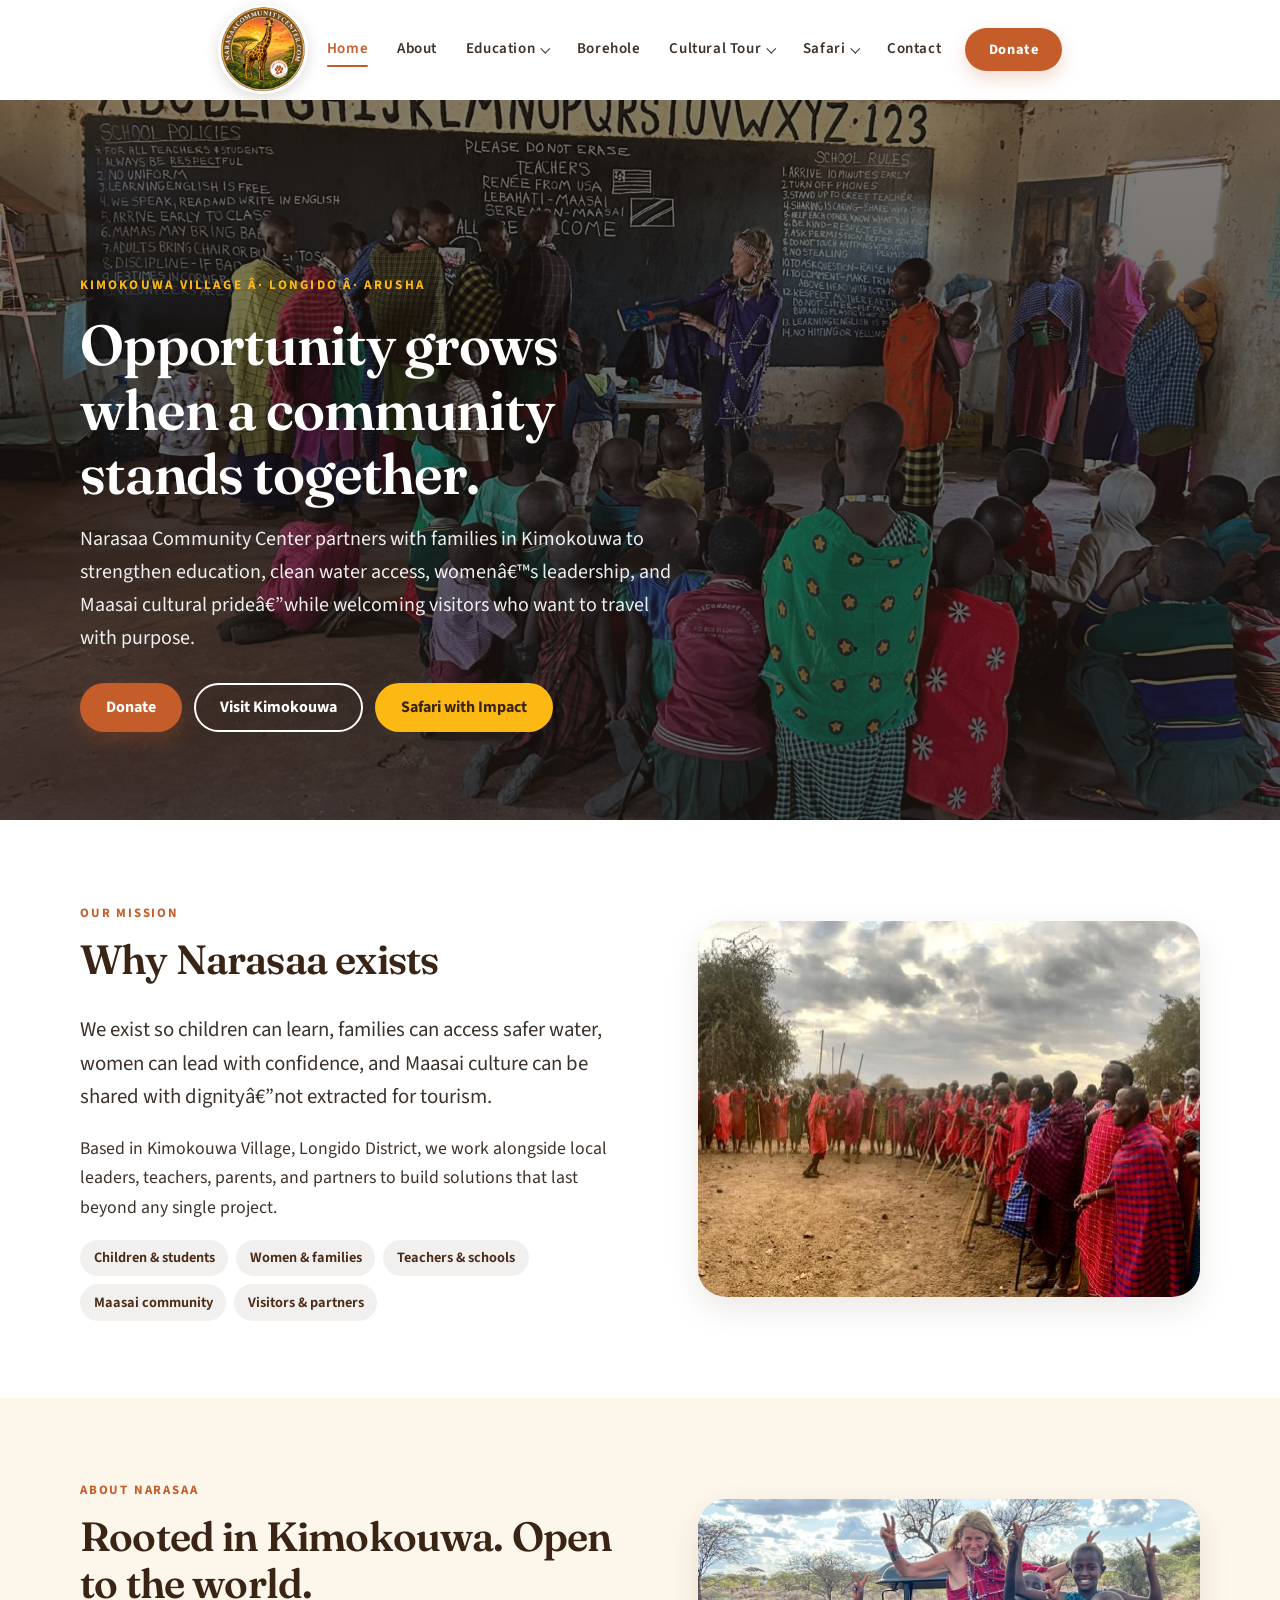
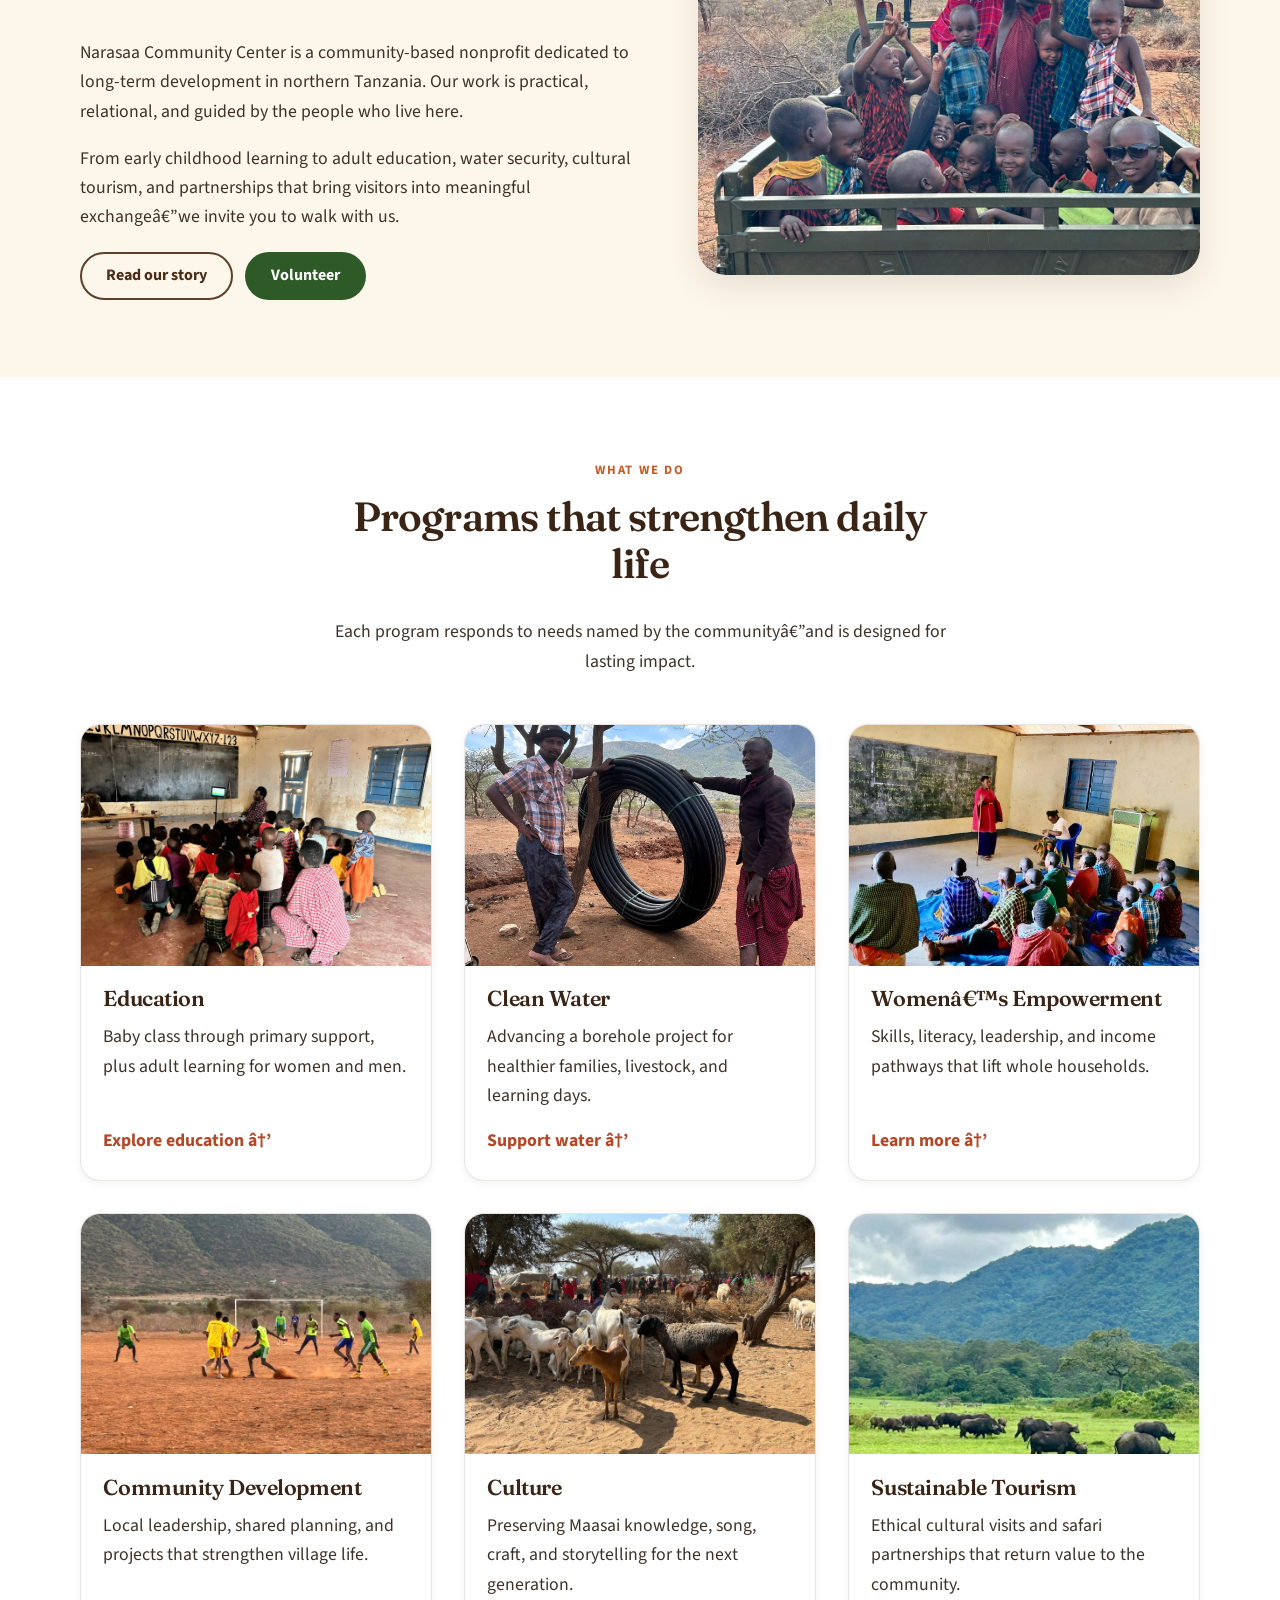
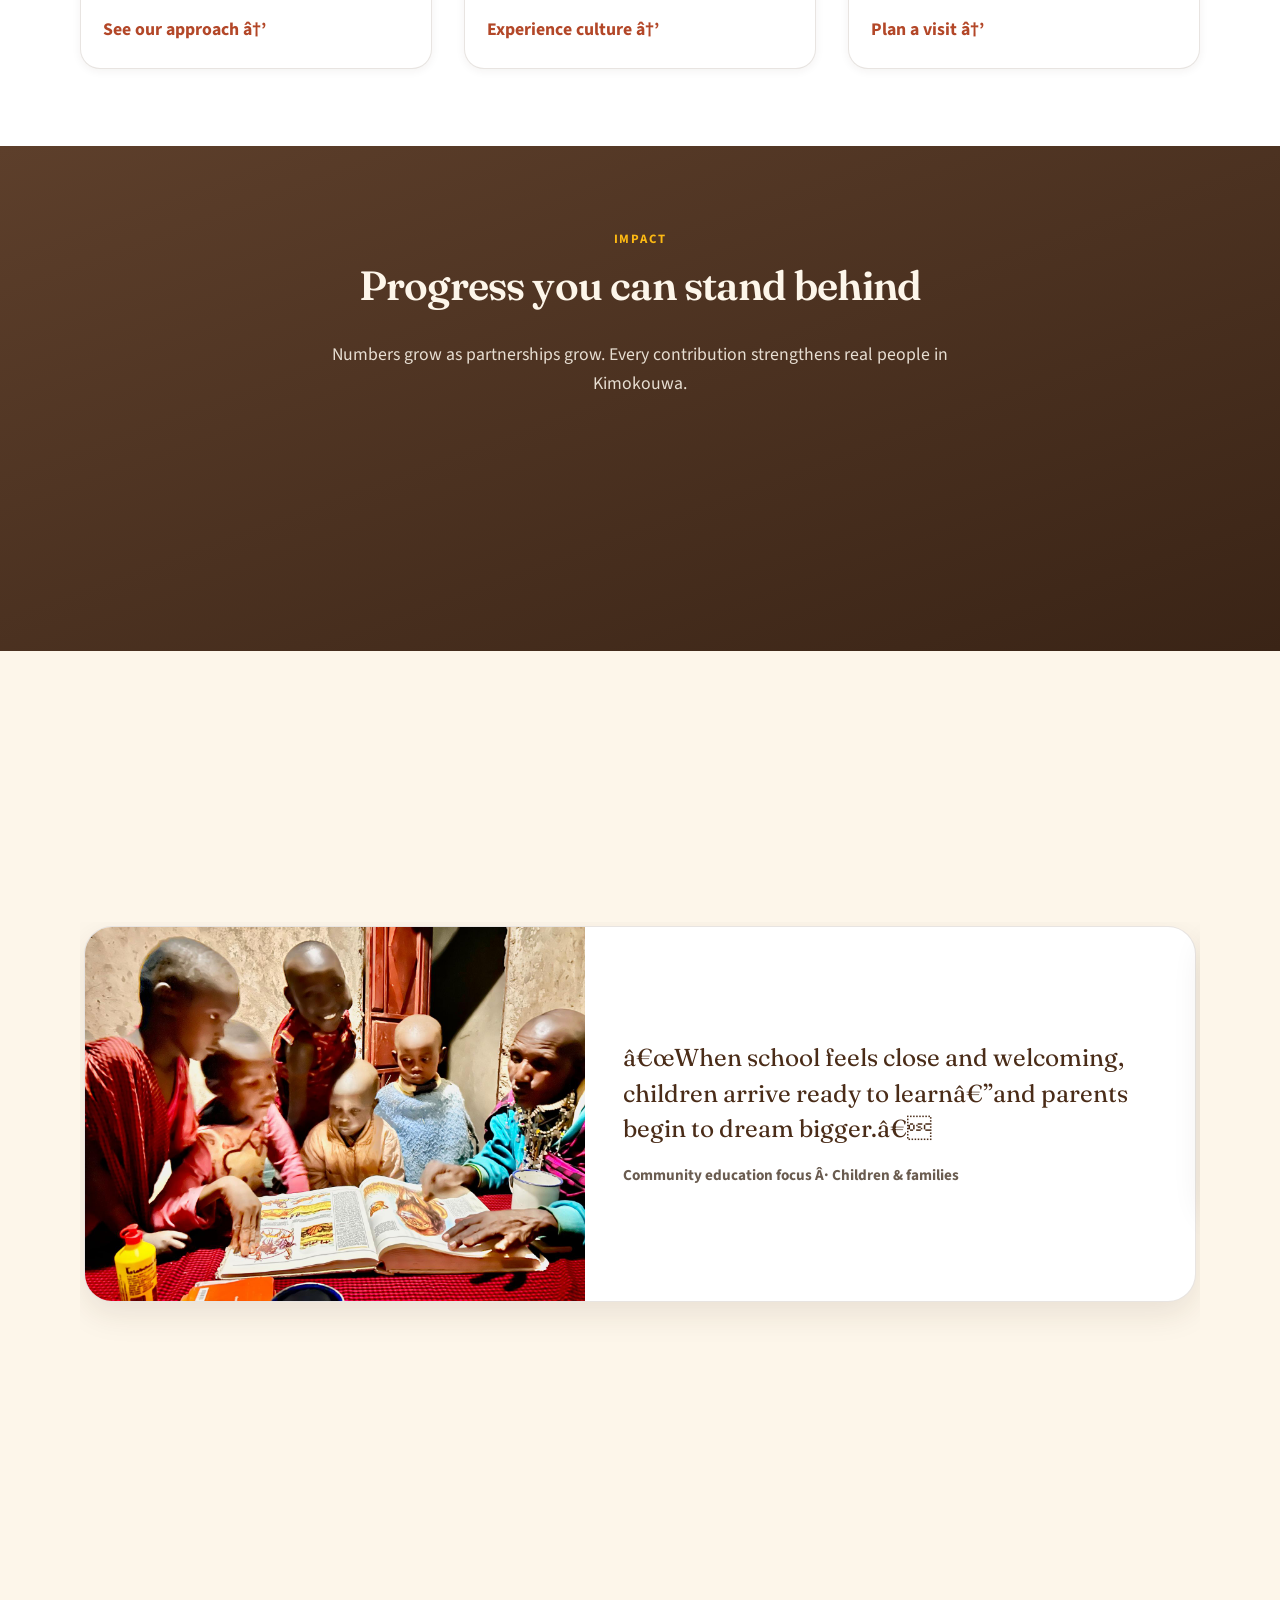
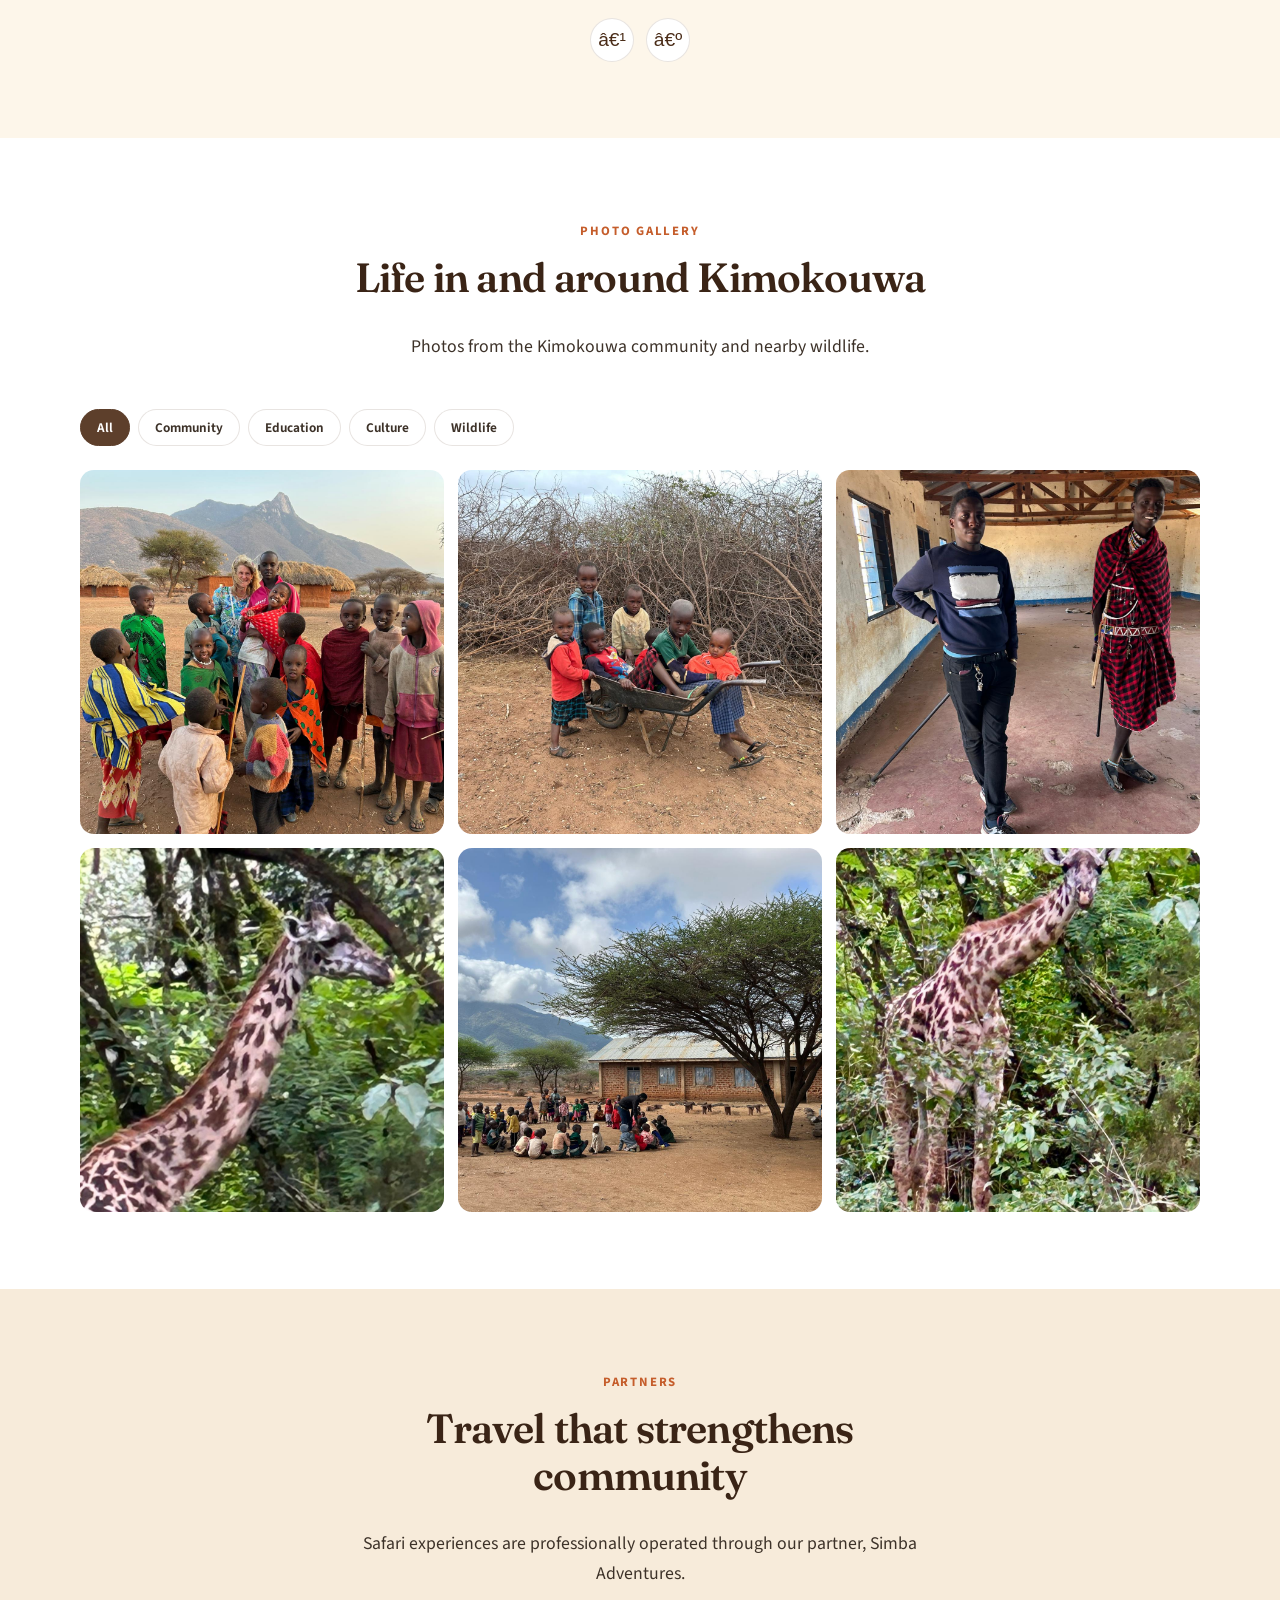
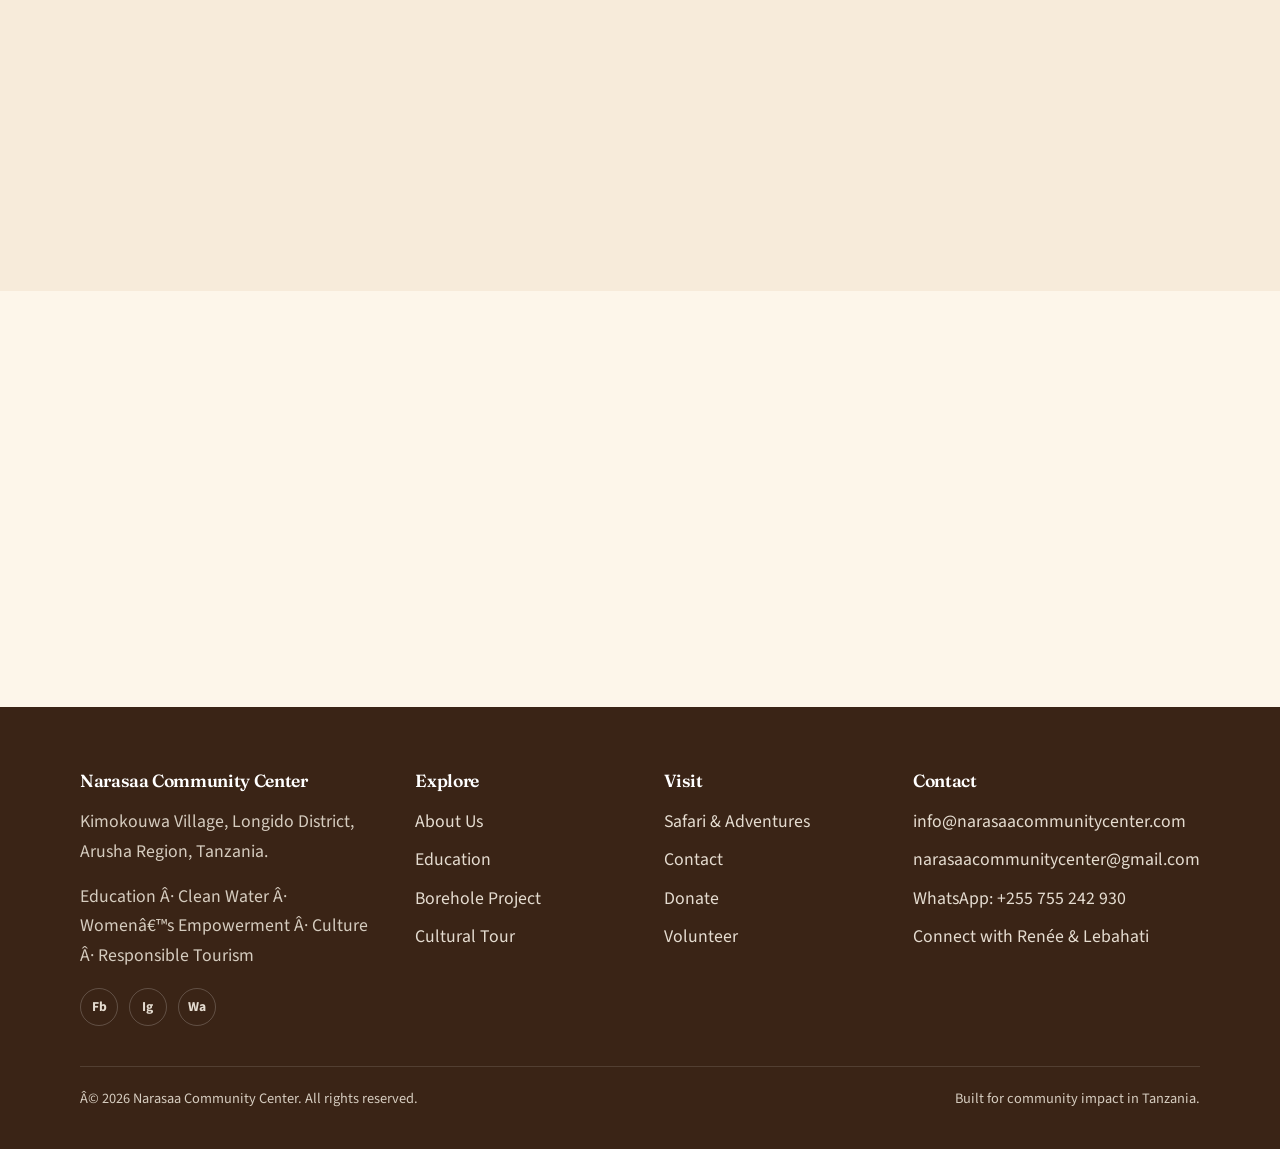
==== index.html @ b0f791e4 "Initial commit" ====
<!DOCTYPE html>
<html lang="en">
<head>
  <meta charset="UTF-8">
  <meta name="viewport" content="width=device-width, initial-scale=1">
  <title>Narasaa Community Center | Education, Clean Water &amp; Community in Kimokouwa, Tanzania</title>
  <meta name="description" content="Narasaa Community Center in Kimokouwa, Longido District, Tanzania supports education, clean water, women's empowerment, Maasai culture, and responsible tourism.">
  <meta name="keywords" content="Narasaa Community Center, Kimokouwa, Longido, Arusha, Tanzania NGO, Maasai community, education Tanzania, borehole project, cultural tour, Simba Adventures">
  <meta name="author" content="Narasaa Community Center">
  <link rel="canonical" href="https://narasaacommunitycenter.com/">

  <meta property="og:type" content="website">
  <meta property="og:title" content="Narasaa Community Center | Hope &amp; Opportunity in Kimokouwa">
  <meta property="og:description" content="Supporting education, clean water, women's empowerment, and cultural preservation with the Maasai community of Kimokouwa, Tanzania.">
  <meta property="og:url" content="https://narasaacommunitycenter.com/">
  <meta property="og:image" content="assets/logo-narasaa.png">
  <meta property="og:locale" content="en_US">
  <meta name="twitter:card" content="summary_large_image">
  <meta name="twitter:title" content="Narasaa Community Center">
  <meta name="twitter:description" content="Education, clean water, and community development in Kimokouwa, Tanzania.">

  <link rel="icon" type="image/png" href="assets/logo-narasaa.png">
  <link rel="preconnect" href="https://fonts.googleapis.com">
  <link rel="preconnect" href="https://fonts.gstatic.com" crossorigin>
  <link href="https://fonts.googleapis.com/css2?family=Fraunces:opsz,wght@9..144,500;600;700&family=Source+Sans+3:wght@400;600;700&display=swap" rel="stylesheet">
  <link rel="stylesheet" href="css/style.css">
  <link rel="stylesheet" href="css/responsive.css">
  <link rel="stylesheet" href="css/animations.css">

  <script type="application/ld+json">
  {
    "@context": "https://schema.org",
    "@type": "NGO",
    "name": "Narasaa Community Center",
    "url": "https://narasaacommunitycenter.com",
    "logo": "https://narasaacommunitycenter.com/assets/logo-narasaa.png",
    "email": "info@narasaacommunitycenter.com",
    "address": {
      "@type": "PostalAddress",
      "addressLocality": "Kimokouwa Village",
      "addressRegion": "Longido District, Arusha Region",
      "addressCountry": "TZ"
    },
    "areaServed": "Kimokouwa, Longido District, Tanzania",
    "sameAs": []
  }
  </script>
</head>
<body>
  <a class="skip-link" href="#main">Skip to main content</a>

    <header class="site-header">
    <nav class="nav" aria-label="Primary">
      <a class="nav__brand" href="index.html" aria-label="Narasaa Community Center home">
        <img class="nav__logo" src="assets/logo-narasaa.png" width="120" height="120" alt="Narasaa Community Center logo">
      </a>

      <button class="nav__toggle" type="button" aria-expanded="false" aria-controls="primary-menu" aria-label="Open menu">
        <span></span><span></span><span></span>
      </button>

      <div class="nav__backdrop" aria-hidden="true"></div>

      <div class="nav__panel" id="primary-menu">
        <ul class="nav__menu">
          <li class="nav__item">
            <a class="nav__link" href="index.html">Home</a>
          </li>
          <li class="nav__item">
            <a class="nav__link" href="about.html">About</a>
          </li>
          <li class="nav__item nav__item--has-mega">
            <a class="nav__link" href="education.html">Education <span class="nav__caret" aria-hidden="true"></span></a>
            <button class="nav__subtoggle" type="button" aria-expanded="false" aria-label="Toggle Education menu"></button>
            <div class="nav__mega" role="region" aria-label="Education menu">
              <div class="nav__mega-inner">
                <div class="nav__mega-col">
                  <h4>Programs</h4>
                  <ul class="nav__mega-list">
                    <li><a href="education.html#baby-class">Baby Class</a></li>
                    <li><a href="education.html#middle-class">Middle Class</a></li>
                    <li><a href="education.html#primary">Primary Students</a></li>
                    <li><a href="education.html#mens-education">Men's Education</a></li>
                  </ul>
                </div>
                <div class="nav__mega-col">
                  <h4>Community Learning</h4>
                  <ul class="nav__mega-list">
                    <li><a href="education.html#womens-education">Women's Education</a></li>
                    <li><a href="education.html#teachers">Teachers</a></li>
                    <li><a href="education.html#help">How You Can Help</a></li>
                    <li><a href="education.html">All Education</a></li>
                  </ul>
                  <a class="nav__mega-cta" href="contact.html#donate">Support education â†’</a>
                </div>
              </div>
            </div>
          </li>
          <li class="nav__item">
            <a class="nav__link" href="borehole.html">Borehole</a>
          </li>
          <li class="nav__item nav__item--has-mega">
            <a class="nav__link" href="cultural-tour.html">Cultural Tour <span class="nav__caret" aria-hidden="true"></span></a>
            <button class="nav__subtoggle" type="button" aria-expanded="false" aria-label="Toggle Cultural Tour menu"></button>
            <div class="nav__mega" role="region" aria-label="Cultural Tour menu">
              <div class="nav__mega-inner">
                <div class="nav__mega-col">
                  <h4>Experience</h4>
                  <ul class="nav__mega-list">
                    <li><a href="cultural-tour.html#experience">Village Experience</a></li>
                    <li><a href="cultural-tour.html#projects">Community Projects</a></li>
                    <li><a href="cultural-tour.html#visitor-info">Visitor Information</a></li>
                    <li><a href="cultural-tour.html#booking">Book Your Visit</a></li>
                  </ul>
                </div>
                <div class="nav__mega-col">
                  <h4>Travel With Purpose</h4>
                  <ul class="nav__mega-list">
                    <li><a href="cultural-tour.html">Karibu Sana Kimokouwa</a></li>
                    <li><a href="safari.html">Safari &amp; Adventures</a></li>
                    <li><a href="contact.html">Plan With Us</a></li>
                  </ul>
                  <a class="nav__mega-cta" href="cultural-tour.html#booking">Request booking â†’</a>
                </div>
              </div>
            </div>
          </li>
          <li class="nav__item nav__item--has-mega nav__item--mega-wide">
            <a class="nav__link" href="safari.html">Safari <span class="nav__caret" aria-hidden="true"></span></a>
            <button class="nav__subtoggle" type="button" aria-expanded="false" aria-label="Toggle Safari menu"></button>
            <div class="nav__mega" role="region" aria-label="Safari menu">
              <div class="nav__mega-inner">
                <div class="nav__mega-col">
                  <h4>Safari Styles</h4>
                  <ul class="nav__mega-list">
                    <li><a href="safari.html#categories">Luxury Safari</a></li>
                    <li><a href="safari.html#categories">Budget Safari</a></li>
                    <li><a href="safari.html#categories">Family Safari</a></li>
                    <li><a href="safari.html#partnership">Simba Adventures</a></li>
                  </ul>
                </div>
                <div class="nav__mega-col">
                  <h4>Destinations</h4>
                  <ul class="nav__mega-list">
                    <li><a href="safari.html#destinations">Serengeti National Park</a></li>
                    <li><a href="safari.html#destinations">Ngorongoro Crater</a></li>
                    <li><a href="safari.html#destinations">Tarangire &amp; Manyara</a></li>
                    <li><a href="safari.html#destinations">Kilimanjaro &amp; Zanzibar</a></li>
                  </ul>
                </div>
                <div class="nav__mega-col">
                  <h4>Plan Ahead</h4>
                  <ul class="nav__mega-list">
                    <li><a href="safari.html#book">Book Your Safari</a></li>
                    <li><a href="cultural-tour.html">Add Cultural Tour</a></li>
                    <li><a href="contact.html">Contact Narasaa</a></li>
                  </ul>
                  <a class="nav__mega-cta" href="safari.html#book">Book with Simba â†’</a>
                </div>
              </div>
            </div>
          </li>
          <li class="nav__item">
            <a class="nav__link" href="contact.html">Contact</a>
          </li>
          <li class="nav__item nav__item--cta">
            <a class="btn btn--primary nav__cta" href="contact.html#donate">Donate</a>
          </li>
        </ul>
      </div>
    </nav>
  </header>

  <main id="main">
    <!-- PHOTO STRATEGY: Hero â€” welcoming community/education moment (children or village gathering). Replace with authentic Kimokouwa photo. -->
    <section class="hero" aria-label="Homepage hero">
      <div class="hero__media">
        <img
          src="images/photo-027.jpg"
          alt="Children gathered outdoors in a rural community setting, representing hope through education"
          width="1800"
          height="1200"
          fetchpriority="high">
      </div>
      <div class="hero__overlay" aria-hidden="true"></div>
      <div class="hero__content">
        <p class="hero__eyebrow">Kimokouwa Village Â· Longido Â· Arusha</p>
        <h1>Opportunity grows when a community stands together.</h1>
        <p class="hero__text">
          Narasaa Community Center partners with families in Kimokouwa to strengthen education,
          clean water access, womenâ€™s leadership, and Maasai cultural prideâ€”while welcoming visitors
          who want to travel with purpose.
        </p>
        <div class="btn-group">
          <a class="btn btn--primary" href="contact.html#donate">Donate</a>
          <a class="btn btn--outline" href="cultural-tour.html">Visit Kimokouwa</a>
          <a class="btn btn--gold" href="safari.html">Safari with Impact</a>
        </div>
      </div>
    </section>

    <section class="section section--white" id="mission">
      <div class="container split">
        <div class="reveal">
          <p class="section__eyebrow">Our Mission</p>
          <h2>Why Narasaa exists</h2>
          <p class="lead">
            We exist so children can learn, families can access safer water, women can lead with
            confidence, and Maasai culture can be shared with dignityâ€”not extracted for tourism.
          </p>
          <p>
            Based in Kimokouwa Village, Longido District, we work alongside local leaders, teachers,
            parents, and partners to build solutions that last beyond any single project.
          </p>
          <ul class="pill-list" aria-label="Who we serve">
            <li>Children &amp; students</li>
            <li>Women &amp; families</li>
            <li>Teachers &amp; schools</li>
            <li>Maasai community</li>
            <li>Visitors &amp; partners</li>
          </ul>
        </div>
        <div class="split__media reveal reveal-delay-2">
          <img
            src="images/photo-015.jpg"
            alt="Community members walking together along a rural path in East Africa"
            width="1200"
            height="900"
            loading="lazy">
        </div>
      </div>
    </section>

    <section class="section section--cream" id="about-preview">
      <div class="container split split--reverse">
        <div class="split__media reveal">
          <img
            src="images/photo-060.jpg"
            alt="Young students smiling during a community education program"
            width="1200"
            height="900"
            loading="lazy">
        </div>
        <div class="reveal reveal-delay-1">
          <p class="section__eyebrow">About Narasaa</p>
          <h2>Rooted in Kimokouwa. Open to the world.</h2>
          <p>
            Narasaa Community Center is a community-based nonprofit dedicated to long-term development
            in northern Tanzania. Our work is practical, relational, and guided by the people who live here.
          </p>
          <p>
            From early childhood learning to adult education, water security, cultural tourism, and
            partnerships that bring visitors into meaningful exchangeâ€”we invite you to walk with us.
          </p>
          <div class="btn-group" style="margin-top:1.25rem">
            <a class="btn btn--outline-dark" href="about.html">Read our story</a>
            <a class="btn btn--secondary" href="contact.html#volunteer">Volunteer</a>
          </div>
        </div>
      </div>
    </section>

    <section class="section section--white" id="what-we-do">
      <div class="container">
        <div class="section__header section__header--center reveal">
          <p class="section__eyebrow">What We Do</p>
          <h2>Programs that strengthen daily life</h2>
          <p>Each program responds to needs named by the communityâ€”and is designed for lasting impact.</p>
        </div>
        <div class="grid-3">
          <article class="card reveal">
            <div class="card__media">
              <img src="images/photo-050.jpg" alt="Students and education activities at Narasaa Community Center" width="900" height="620" loading="lazy">
            </div>
            <div class="card__body">
              <h3>Education</h3>
              <p>Baby class through primary support, plus adult learning for women and men.</p>
              <a class="card__link" href="education.html">Explore education â†’</a>
            </div>
          </article>
          <article class="card reveal reveal-delay-1">
            <div class="card__media">
              <img src="images/photo-088.jpg" alt="Water and nature around Kimokouwa supporting the borehole project" width="900" height="620" loading="lazy">
            </div>
            <div class="card__body">
              <h3>Clean Water</h3>
              <p>Advancing a borehole project for healthier families, livestock, and learning days.</p>
              <a class="card__link" href="borehole.html">Support water â†’</a>
            </div>
          </article>
          <article class="card reveal reveal-delay-2">
            <div class="card__media">
              <img src="images/photo-087.jpg" alt="Women from the Kimokouwa community" width="900" height="620" loading="lazy">
            </div>
            <div class="card__body">
              <h3>Womenâ€™s Empowerment</h3>
              <p>Skills, literacy, leadership, and income pathways that lift whole households.</p>
              <a class="card__link" href="education.html#womens-education">Learn more â†’</a>
            </div>
          </article>
          <article class="card reveal">
            <div class="card__media">
              <img src="images/photo-084.jpg" alt="People working together outdoors on a community project" width="900" height="620" loading="lazy">
            </div>
            <div class="card__body">
              <h3>Community Development</h3>
              <p>Local leadership, shared planning, and projects that strengthen village life.</p>
              <a class="card__link" href="about.html#impact">See our approach â†’</a>
            </div>
          </article>
          <article class="card reveal reveal-delay-1">
            <div class="card__media">
              <img src="images/photo-012.jpg" alt="Maasai cultural attire and beads reflecting cultural preservation" width="900" height="620" loading="lazy">
            </div>
            <div class="card__body">
              <h3>Culture</h3>
              <p>Preserving Maasai knowledge, song, craft, and storytelling for the next generation.</p>
              <a class="card__link" href="cultural-tour.html">Experience culture â†’</a>
            </div>
          </article>
          <article class="card reveal reveal-delay-2">
            <div class="card__media">
              <img src="images/photo-002.jpg" alt="Wildlife and safari landscape near Kimokouwa, Tanzania" width="900" height="620" loading="lazy">
            </div>
            <div class="card__body">
              <h3>Sustainable Tourism</h3>
              <p>Ethical cultural visits and safari partnerships that return value to the community.</p>
              <a class="card__link" href="safari.html">Plan a visit â†’</a>
            </div>
          </article>
        </div>
      </div>
    </section>

    <section class="section section--brown" id="impact">
      <div class="container">
        <div class="section__header section__header--center reveal">
          <p class="section__eyebrow">Impact</p>
          <h2>Progress you can stand behind</h2>
          <p>Numbers grow as partnerships grow. Every contribution strengthens real people in Kimokouwa.</p>
        </div>
        <div class="stats reveal">
          <div class="stat">
            <div class="stat__number" data-counter="120" data-suffix="+">0</div>
            <div class="stat__label">Students supported</div>
          </div>
          <div class="stat">
            <div class="stat__number" data-counter="450" data-suffix="+">0</div>
            <div class="stat__label">Community members reached</div>
          </div>
          <div class="stat">
            <div class="stat__number" data-counter="6">0</div>
            <div class="stat__label">Education programs</div>
          </div>
          <div class="stat">
            <div class="stat__number" data-counter="1">0</div>
            <div class="stat__label">Water initiative underway</div>
          </div>
        </div>
      </div>
    </section>

    <section class="section section--cream" id="stories">
      <div class="container">
        <div class="section__header reveal">
          <p class="section__eyebrow">Community Stories</p>
          <h2>Voices from Kimokouwa</h2>
          <p>Impact is personal. These stories reflect the people at the heart of our work.</p>
        </div>
        <div class="slider reveal" data-slider aria-roledescription="carousel" aria-label="Community stories">
          <div class="slider__track">
            <div class="slider__slide">
              <article class="story-card">
                <div class="story-card__media">
                  <img src="images/photo-045.jpg" alt="Child focused on learning during class time" width="900" height="700" loading="lazy">
                </div>
                <div class="story-card__body">
                  <p class="quote">â€œWhen school feels close and welcoming, children arrive ready to learnâ€”and parents begin to dream bigger.â€</p>
                  <p class="quote-attr">Community education focus Â· Children &amp; families</p>
                </div>
              </article>
            </div>
            <div class="slider__slide">
              <article class="story-card">
                <div class="story-card__media">
                  <img src="images/photo-023.jpg" alt="Teacher guiding students in a bright classroom" width="900" height="700" loading="lazy">
                </div>
                <div class="story-card__body">
                  <p class="quote">â€œTeachers need tools, training, and community trust. When those come together, classrooms change.â€</p>
                  <p class="quote-attr">Teachers of Kimokouwa</p>
                </div>
              </article>
            </div>
            <div class="slider__slide">
              <article class="story-card">
                <div class="story-card__media">
                  <img src="images/photo-036.jpg" alt="Woman standing outdoors with quiet confidence" width="900" height="700" loading="lazy">
                </div>
                <div class="story-card__body">
                  <p class="quote">â€œAdult learning gives women more than literacyâ€”it opens doors to leadership, income, and voice.â€</p>
                  <p class="quote-attr">Womenâ€™s empowerment circle</p>
                </div>
              </article>
            </div>
          </div>
          <div class="slider__controls">
            <button class="slider__btn" type="button" data-slider-prev aria-label="Previous story">â€¹</button>
            <button class="slider__btn" type="button" data-slider-next aria-label="Next story">â€º</button>
          </div>
        </div>
      </div>
    </section>

    <section class="section section--white" id="gallery">
      <div class="container">
        <div class="section__header section__header--center reveal">
          <p class="section__eyebrow">Photo Gallery</p>
          <h2>Life in and around Kimokouwa</h2>
          <p>Photos from the Kimokouwa community and nearby wildlife.</p>
        </div>
        <div class="gallery-filters reveal" role="group" aria-label="Filter gallery">
          <button class="filter-btn is-active" type="button" data-filter="all" aria-pressed="true">All</button>
          <button class="filter-btn" type="button" data-filter="community" aria-pressed="false">Community</button>
          <button class="filter-btn" type="button" data-filter="education" aria-pressed="false">Education</button>
          <button class="filter-btn" type="button" data-filter="culture" aria-pressed="false">Culture</button>
          <button class="filter-btn" type="button" data-filter="wildlife" aria-pressed="false">Wildlife</button>
        </div>
        <div class="gallery-grid reveal">
          <button class="gallery-item" type="button" data-category="community">
            <img src="images/photo-008.jpg" alt="Children gathered in community outdoor space" width="800" height="800" loading="lazy">
          </button>
          <button class="gallery-item" type="button" data-category="education">
            <img src="images/photo-048.jpg" alt="Students learning together with notebooks" width="800" height="800" loading="lazy">
          </button>
          <button class="gallery-item" type="button" data-category="culture">
            <img src="images/photo-010.jpg" alt="Traditional East African cultural gathering" width="800" height="800" loading="lazy">
          </button>
          <button class="gallery-item" type="button" data-category="wildlife">
            <img src="images/photo-001.jpg" alt="Giraffe standing on the Tanzanian savanna" width="800" height="800" loading="lazy">
          </button>
          <button class="gallery-item" type="button" data-category="community">
            <img src="images/photo-063.jpg" alt="Volunteers and community members collaborating" width="800" height="800" loading="lazy">
          </button>
          <button class="gallery-item" type="button" data-category="wildlife">
            <img src="images/photo-004.jpg" alt="Wildlife landscape under a wide African sky" width="800" height="800" loading="lazy">
          </button>
        </div>
      </div>
    </section>

    <section class="section section--sand" id="partners">
      <div class="container">
        <div class="section__header section__header--center reveal">
          <p class="section__eyebrow">Partners</p>
          <h2>Travel that strengthens community</h2>
          <p>Safari experiences are professionally operated through our partner, Simba Adventures.</p>
        </div>
        <div class="partners reveal">
          <div class="partner">
            <div class="partner__badge" aria-hidden="true"></div>
            <div>
              <h3>Simba Adventures</h3>
              <p>Professional safari operations across northern Tanzaniaâ€”connected to community impact through Narasaa.</p>
              <p style="margin-top:0.65rem"><a href="safari.html">Explore safari partnership â†’</a></p>
            </div>
          </div>
        </div>
      </div>
    </section>

    <section class="section section--cream">
      <div class="container">
        <div class="cta-band reveal" id="get-involved">
          <div>
            <h2>Your support becomes someoneâ€™s opportunity.</h2>
            <p>Donate to education and water. Volunteer your skills. Visit Kimokouwa with respect. Book a safari that gives back.</p>
          </div>
          <div class="cta-band__actions">
            <a class="btn btn--primary" href="contact.html#donate">Donate now</a>
            <a class="btn btn--outline" href="contact.html#volunteer">Volunteer</a>
          </div>
        </div>
      </div>
    </section>
  </main>

  <footer class="site-footer">
    <div class="container footer-grid">
      <div>
        <div class="footer-brand">
          <div>
            <h3>Narasaa Community Center</h3>
            <p>Kimokouwa Village, Longido District, Arusha Region, Tanzania.</p>
          </div>
        </div>
        <p>Education Â· Clean Water Â· Womenâ€™s Empowerment Â· Culture Â· Responsible Tourism</p>
        <div class="socials" aria-label="Social media">
          <a href="contact.html" aria-label="Facebook">Fb</a>
          <a href="contact.html" aria-label="Instagram">Ig</a>
          <a href="https://wa.me/255755242930" aria-label="WhatsApp" rel="noopener noreferrer" target="_blank">Wa</a>
        </div>
      </div>
      <div>
        <h3>Explore</h3>
        <ul class="footer-links">
          <li><a href="about.html">About Us</a></li>
          <li><a href="education.html">Education</a></li>
          <li><a href="borehole.html">Borehole Project</a></li>
          <li><a href="cultural-tour.html">Cultural Tour</a></li>
        </ul>
      </div>
      <div>
        <h3>Visit</h3>
        <ul class="footer-links">
          <li><a href="safari.html">Safari &amp; Adventures</a></li>
          <li><a href="contact.html">Contact</a></li>
          <li><a href="contact.html#donate">Donate</a></li>
          <li><a href="contact.html#volunteer">Volunteer</a></li>
        </ul>
      </div>
      <div>
        <h3>Contact</h3>
        <ul class="footer-links">
          <li><a href="mailto:narasaacommunitycenter@gmail.com">info@narasaacommunitycenter.com</a></li>
          <li><a href="mailto:narasaacommunitycenter@gmail.com">narasaacommunitycenter@gmail.com</a></li>
          <li><a href="https://wa.me/255755242930" target="_blank" rel="noopener noreferrer">WhatsApp: +255 755 242 930</a></li>
          <li><a href="contact.html">Connect with Renée &amp; Lebahati</a></li>
        </ul>
      </div>
    </div>
    <div class="container footer-bottom">
      <p>Â© <span data-year></span> Narasaa Community Center. All rights reserved.</p>
      <p>Built for community impact in Tanzania.</p>
    </div>
  </footer>

  <div class="lightbox" aria-hidden="true" role="dialog" aria-label="Image preview">
    <button class="lightbox__close" type="button" aria-label="Close image preview">&times;</button>
    <img src="" alt="">
  </div>

  <button class="back-to-top" type="button" aria-label="Back to top">â†‘</button>

  <script src="js/navigation.js" defer></script>
  <script src="js/counter.js" defer></script>
  <script src="js/slider.js" defer></script>
  <script src="js/gallery.js" defer></script>
  <script src="js/main.js" defer></script>
</body>
</html>
---- css/style.css ----
/* =========================================================
   Narasaa Community Center — Design System
   Palette inspired by logo (colors only; no logo typography)
   ========================================================= */

:root {
  /* Primary */
  --brown-900: #3a2416;
  --brown-800: #4a2c18;
  --brown-700: #5d3f2b;
  --brown-600: #6b4a32;
  --brown-500: #8e735b;

  /* Secondary — sunset */
  --gold-400: #fdb913;
  --orange-400: #f7941e;
  --orange-500: #e8850c;

  /* Accent — CTAs */
  --terracotta-600: #c55d2b;
  --terracotta-700: #b34728;
  --terracotta-800: #9a3a20;

  /* Nature */
  --green-800: #2d5a27;
  --green-700: #3a6f32;
  --green-500: #6fa03d;

  /* Neutrals */
  --cream-100: #fdf6ea;
  --cream-200: #f7ebda;
  --cream-300: #f4e4bc;
  --sand-200: #ebe0d0;
  --white: #ffffff;
  --ink-900: #1c1510;
  --ink-700: #3d3229;
  --ink-500: #6a5c50;
  --ink-300: #a89888;

  /* Semantic */
  --color-bg: var(--cream-100);
  --color-surface: var(--white);
  --color-text: var(--ink-900);
  --color-text-muted: var(--ink-500);
  --color-primary: var(--brown-700);
  --color-secondary: var(--orange-400);
  --color-accent: var(--terracotta-600);
  --color-accent-hover: var(--orange-400);
  --color-border: rgba(93, 63, 43, 0.14);
  --color-focus: var(--green-700);

  /* Typography */
  --font-display: "Fraunces", Georgia, "Times New Roman", serif;
  --font-body: "Source Sans 3", "Segoe UI", sans-serif;

  /* Spacing & layout */
  --space-1: 0.25rem;
  --space-2: 0.5rem;
  --space-3: 0.75rem;
  --space-4: 1rem;
  --space-5: 1.5rem;
  --space-6: 2rem;
  --space-7: 3rem;
  --space-8: 4rem;
  --space-9: 6rem;
  --container: min(1120px, calc(100% - 2.5rem));
  --container-wide: min(1280px, calc(100% - 2rem));
  --radius-sm: 0.5rem;
  --radius-md: 0.875rem;
  --radius-lg: 1.25rem;
  --radius-xl: 1.75rem;
  --radius-pill: 999px;
  --shadow-sm: 0 2px 10px rgba(58, 36, 22, 0.06);
  --shadow-md: 0 12px 32px rgba(58, 36, 22, 0.1);
  --shadow-lg: 0 24px 56px rgba(58, 36, 22, 0.14);
  --header-h: 100px;
  --nav-ease: 0.3s ease;
  --transition: 220ms ease;
  --gradient-sunset: linear-gradient(135deg, #f7941e 0%, #fdb913 45%, #fdebd0 100%);
  --gradient-earth: linear-gradient(160deg, #5d3f2b 0%, #3a2416 100%);
  --gradient-hero: linear-gradient(180deg, rgba(28, 21, 16, 0.55) 0%, rgba(28, 21, 16, 0.72) 100%);
}

*,
*::before,
*::after {
  box-sizing: border-box;
}

html {
  scroll-behavior: smooth;
  scroll-padding-top: calc(var(--header-h) + 1rem);
}

body {
  margin: 0;
  font-family: var(--font-body);
  font-size: clamp(1rem, 0.95rem + 0.2vw, 1.125rem);
  line-height: 1.65;
  color: var(--color-text);
  background: var(--color-bg);
  -webkit-font-smoothing: antialiased;
  text-rendering: optimizeLegibility;
}

img {
  max-width: 100%;
  height: auto;
  display: block;
}

a {
  color: var(--terracotta-700);
  text-decoration-thickness: 1px;
  text-underline-offset: 0.18em;
  transition: color var(--transition);
}

a:hover {
  color: var(--orange-500);
}

a:focus-visible,
button:focus-visible,
input:focus-visible,
textarea:focus-visible,
select:focus-visible,
summary:focus-visible {
  outline: 3px solid var(--color-focus);
  outline-offset: 3px;
}

h1, h2, h3, h4, h5, h6 {
  font-family: var(--font-display);
  font-weight: 600;
  line-height: 1.15;
  color: var(--brown-900);
  margin: 0 0 0.75em;
  letter-spacing: -0.02em;
}

h1 { font-size: clamp(2.25rem, 1.6rem + 2.4vw, 3.75rem); }
h2 { font-size: clamp(1.75rem, 1.35rem + 1.5vw, 2.75rem); }
h3 { font-size: clamp(1.35rem, 1.2rem + 0.7vw, 1.75rem); }
h4 { font-size: 1.25rem; }

p { margin: 0 0 1em; color: var(--ink-700); }
p:last-child { margin-bottom: 0; }

ul, ol { margin: 0 0 1em; padding-left: 1.25em; color: var(--ink-700); }

.sr-only {
  position: absolute;
  width: 1px;
  height: 1px;
  padding: 0;
  margin: -1px;
  overflow: hidden;
  clip: rect(0, 0, 0, 0);
  white-space: nowrap;
  border: 0;
}

.skip-link {
  position: absolute;
  left: 1rem;
  top: -100%;
  z-index: 10000;
  background: var(--brown-900);
  color: var(--white);
  padding: 0.75rem 1.25rem;
  border-radius: var(--radius-sm);
  text-decoration: none;
}

.skip-link:focus {
  top: 1rem;
}

.container {
  width: var(--container);
  margin-inline: auto;
}

.container--wide {
  width: var(--container-wide);
  margin-inline: auto;
}

.section {
  padding: clamp(3.5rem, 6vw, 6.5rem) 0;
}

.section--cream { background: var(--cream-100); }
.section--sand { background: var(--cream-200); }
.section--white { background: var(--white); }
.section--brown {
  background: var(--gradient-earth);
  color: var(--cream-100);
}

.section--brown h2,
.section--brown h3,
.section--brown p,
.section--brown li {
  color: var(--cream-100);
}

.section--brown p,
.section--brown li {
  color: rgba(253, 246, 234, 0.88);
}

.section__eyebrow {
  display: inline-block;
  font-family: var(--font-body);
  font-size: 0.8rem;
  font-weight: 700;
  letter-spacing: 0.14em;
  text-transform: uppercase;
  color: var(--terracotta-600);
  margin-bottom: 0.75rem;
}

.section--brown .section__eyebrow {
  color: var(--gold-400);
}

.section__header {
  max-width: 40rem;
  margin-bottom: clamp(2rem, 4vw, 3rem);
}

.section__header--center {
  text-align: center;
  margin-inline: auto;
}

.lead {
  font-size: clamp(1.1rem, 1rem + 0.4vw, 1.3rem);
  line-height: 1.6;
  color: var(--ink-700);
}

/* ========== Buttons ========== */
.btn {
  display: inline-flex;
  align-items: center;
  justify-content: center;
  gap: 0.5rem;
  min-height: 3rem;
  padding: 0.8rem 1.5rem;
  border-radius: var(--radius-pill);
  border: 2px solid transparent;
  font-family: var(--font-body);
  font-size: 1rem;
  font-weight: 700;
  line-height: 1.2;
  text-decoration: none;
  cursor: pointer;
  transition: background var(--transition), color var(--transition), border-color var(--transition), transform var(--transition), box-shadow var(--transition);
}

.btn:hover { transform: translateY(-1px); }
.btn:active { transform: translateY(0); }

.btn--primary {
  background: var(--terracotta-600);
  color: var(--white);
  box-shadow: 0 8px 20px rgba(197, 93, 43, 0.28);
}

.btn--primary:hover {
  background: var(--orange-400);
  color: var(--brown-900);
  box-shadow: 0 10px 24px rgba(247, 148, 30, 0.35);
}

.btn--secondary {
  background: var(--green-800);
  color: var(--white);
}

.btn--secondary:hover {
  background: var(--green-700);
  color: var(--white);
}

.btn--outline {
  background: transparent;
  border-color: var(--white);
  color: var(--white);
}

.btn--outline:hover {
  background: var(--white);
  color: var(--brown-900);
}

.btn--outline-dark {
  background: transparent;
  border-color: var(--brown-700);
  color: var(--brown-800);
}

.btn--outline-dark:hover {
  background: var(--brown-700);
  color: var(--white);
}

.btn--gold {
  background: var(--gold-400);
  color: var(--brown-900);
}

.btn--gold:hover {
  background: var(--orange-400);
  color: var(--brown-900);
}

.btn-group {
  display: flex;
  flex-wrap: wrap;
  gap: 0.75rem;
}

/* ========== Header / Nav (luxury safari style) ========== */
.site-header {
  position: sticky;
  top: 0;
  z-index: 1000;
  height: var(--header-h);
  background: var(--white);
  border-bottom: 1px solid transparent;
  transition: box-shadow var(--nav-ease), border-color var(--nav-ease), background var(--nav-ease);
}

.site-header.is-scrolled {
  box-shadow: 0 10px 30px rgba(28, 21, 16, 0.1);
  border-bottom-color: rgba(93, 63, 43, 0.06);
}

.nav {
  width: min(1320px, calc(100% - 2.5rem));
  margin-inline: auto;
  height: 100%;
  display: flex;
  align-items: center;
  justify-content: center;
  gap: 0.35rem;
  position: relative;
}

.nav__brand {
  display: inline-flex;
  align-items: center;
  gap: 0.8rem;
  text-decoration: none;
  color: var(--brown-900);
  flex-shrink: 0;
  position: relative;
  z-index: 1002;
}

.nav__logo {
  width: clamp(78px, 7vw, 100px);
  height: clamp(78px, 7vw, 100px);
  border-radius: 50%;
  object-fit: cover;
  box-shadow: 0 4px 14px rgba(58, 36, 22, 0.16);
  transition: transform var(--nav-ease);
}

.nav__brand:hover .nav__logo {
  transform: scale(1.03);
}

.nav__brand-text {
  display: flex;
  flex-direction: column;
  line-height: 1.15;
}

.nav__brand-name {
  font-family: var(--font-display);
  font-size: clamp(0.95rem, 0.85rem + 0.35vw, 1.12rem);
  font-weight: 700;
  letter-spacing: -0.01em;
}

.nav__brand-tag {
  font-size: 0.7rem;
  font-weight: 600;
  letter-spacing: 0.08em;
  text-transform: uppercase;
  color: var(--brown-500);
}

.nav__toggle {
  display: none;
  width: 2.85rem;
  height: 2.85rem;
  border: 1px solid rgba(93, 63, 43, 0.14);
  border-radius: 0.65rem;
  background: var(--white);
  cursor: pointer;
  padding: 0;
  align-items: center;
  justify-content: center;
  flex-direction: column;
  gap: 5px;
  position: relative;
  z-index: 1002;
  transition: border-color var(--nav-ease), background var(--nav-ease);
}

.nav__toggle:hover {
  border-color: var(--terracotta-600);
  background: var(--cream-100);
}

.nav__toggle span {
  display: block;
  width: 1.3rem;
  height: 2px;
  background: var(--brown-800);
  border-radius: 2px;
  transition: transform var(--nav-ease), opacity var(--nav-ease), width var(--nav-ease);
}

.nav__backdrop {
  display: none;
}

.nav__panel {
  display: flex;
  align-items: center;
  flex: 0 1 auto;
  justify-content: center;
  min-width: 0;
}

.nav__menu {
  display: flex;
  align-items: center;
  justify-content: center;
  flex-wrap: wrap;
  gap: 0.15rem 0.1rem;
  list-style: none;
  margin: 0;
  padding: 0;
  width: auto;
}

.nav__item {
  position: relative;
  display: flex;
  align-items: center;
}

.nav__link {
  position: relative;
  display: inline-flex;
  align-items: center;
  gap: 0.35rem;
  padding: 0.65rem 0.85rem;
  color: var(--ink-700);
  text-decoration: none;
  font-weight: 600;
  font-size: 0.94rem;
  letter-spacing: 0.04em;
  text-transform: none;
  border-radius: 0;
  background: transparent;
  transition: color var(--nav-ease);
  white-space: nowrap;
}

.nav__link::after {
  content: "";
  position: absolute;
  left: 0.85rem;
  right: 0.85rem;
  bottom: 0.35rem;
  height: 2px;
  background: var(--terracotta-600);
  border-radius: 2px;
  transform: scaleX(0);
  transform-origin: left center;
  transition: transform var(--nav-ease);
}

.nav__link:hover,
.nav__link:focus-visible,
.nav__link.is-active,
.nav__item.is-open > .nav__link {
  color: var(--terracotta-600);
  background: transparent;
}

.nav__link:hover::after,
.nav__link:focus-visible::after,
.nav__link.is-active::after,
.nav__item.is-open > .nav__link::after {
  transform: scaleX(1);
}

.nav__caret {
  width: 0.45rem;
  height: 0.45rem;
  border-right: 1.5px solid currentColor;
  border-bottom: 1.5px solid currentColor;
  transform: rotate(45deg) translateY(-1px);
  transition: transform var(--nav-ease);
  flex-shrink: 0;
}

.nav__item.is-open > .nav__link .nav__caret,
.nav__item:hover > .nav__link .nav__caret {
  transform: rotate(225deg) translateY(-1px);
}

.nav__subtoggle {
  display: none;
}

/* Mega dropdown */
.nav__mega {
  position: absolute;
  top: 100%;
  left: 50%;
  transform: translateX(-50%) translateY(8px);
  width: max-content;
  max-width: calc(100vw - 2rem);
  padding-top: 0.9rem;
  opacity: 0;
  visibility: hidden;
  pointer-events: none;
  transition: opacity var(--nav-ease), transform var(--nav-ease), visibility var(--nav-ease);
  z-index: 1001;
}

.nav__item--mega-wide .nav__mega {
  width: max-content;
  max-width: calc(100vw - 2rem);
  left: auto;
  right: 0;
  transform: translateY(10px);
}

.nav__item--mega-wide.is-open > .nav__mega,
.nav__item--mega-wide:hover > .nav__mega {
  transform: translateY(0);
}

.nav__mega-inner {
  background: var(--white);
  border-radius: 1rem;
  box-shadow: 0 22px 50px rgba(28, 21, 16, 0.14);
  border: 1px solid rgba(93, 63, 43, 0.08);
  padding: 1rem 1.15rem;
  display: grid;
  grid-template-columns: repeat(2, max-content);
  gap: 0.35rem 1.25rem;
  width: max-content;
}

.nav__item--mega-wide .nav__mega-inner {
  grid-template-columns: repeat(3, max-content);
  gap: 0.35rem 1.5rem;
}

.nav__mega-col {
  min-width: 0;
}

.nav__item.is-open > .nav__mega,
.nav__item:hover > .nav__mega {
  opacity: 1;
  visibility: visible;
  pointer-events: auto;
  transform: translateX(-50%) translateY(0);
}

.nav__mega-col h4 {
  margin: 0 0 0.45rem;
  font-family: var(--font-body);
  font-size: 0.72rem;
  font-weight: 700;
  letter-spacing: 0.12em;
  text-transform: uppercase;
  color: var(--terracotta-600);
}

.nav__mega-list {
  list-style: none;
  margin: 0;
  padding: 0;
  display: grid;
  gap: 0;
}

.nav__mega-list a {
  display: block;
  padding: 0.4rem 0.5rem;
  border-radius: 0.45rem;
  color: var(--ink-700);
  text-decoration: none;
  font-weight: 500;
  font-size: 0.9rem;
  letter-spacing: 0.01em;
  white-space: nowrap;
  transition: background var(--nav-ease), color var(--nav-ease), transform var(--nav-ease);
}

.nav__mega-list a:hover,
.nav__mega-list a:focus-visible {
  background: rgba(197, 93, 43, 0.08);
  color: var(--terracotta-700);
  transform: translateX(3px);
}

.nav__mega-cta {
  margin-top: 0.85rem;
  display: inline-flex;
  align-items: center;
  gap: 0.35rem;
  font-weight: 700;
  font-size: 0.88rem;
  color: var(--terracotta-600);
  text-decoration: none;
  transition: color var(--nav-ease), gap var(--nav-ease);
}

.nav__mega-cta:hover {
  color: var(--orange-500);
  gap: 0.5rem;
}

.nav__item--cta {
  margin-left: 0.55rem;
  padding-left: 0;
}

.nav__cta {
  min-height: 2.7rem;
  padding: 0.65rem 1.35rem;
  font-size: 0.9rem;
  letter-spacing: 0.04em;
  border-radius: var(--radius-pill);
  box-shadow: 0 8px 18px rgba(197, 93, 43, 0.22);
  transition: background var(--nav-ease), color var(--nav-ease), transform var(--nav-ease), box-shadow var(--nav-ease);
}

.nav__cta:hover {
  transform: translateY(-2px);
  box-shadow: 0 12px 24px rgba(247, 148, 30, 0.28);
}

.nav__cta::after {
  display: none;
}

.nav__cta.btn--primary {
  animation: none;
}

/* ========== Hero ========== */
.hero {
  position: relative;
  min-height: min(88vh, 720px);
  display: grid;
  align-items: end;
  color: var(--white);
  overflow: hidden;
}

.hero--compact {
  min-height: min(56vh, 480px);
}

.hero__media {
  position: absolute;
  inset: 0;
  z-index: 0;
}

.hero__media img {
  width: 100%;
  height: 100%;
  object-fit: cover;
}

.hero__overlay {
  position: absolute;
  inset: 0;
  background: var(--gradient-hero);
  z-index: 1;
}

.hero__content {
  position: relative;
  z-index: 2;
  width: var(--container);
  margin: 0 auto;
  padding: clamp(3rem, 8vw, 5.5rem) 0;
}

.hero__eyebrow {
  display: inline-block;
  font-size: 0.82rem;
  font-weight: 700;
  letter-spacing: 0.16em;
  text-transform: uppercase;
  color: var(--gold-400);
  margin-bottom: 1rem;
}

.hero h1 {
  color: var(--white);
  max-width: 16ch;
  margin-bottom: 1rem;
  text-shadow: 0 2px 24px rgba(0, 0, 0, 0.25);
}

.hero__text {
  max-width: 38rem;
  font-size: clamp(1.05rem, 1rem + 0.35vw, 1.25rem);
  color: rgba(255, 255, 255, 0.92);
  margin-bottom: 1.75rem;
}

/* ========== Cards / grids ========== */
.grid-2 {
  display: grid;
  grid-template-columns: repeat(2, 1fr);
  gap: clamp(1.25rem, 3vw, 2.5rem);
}

.grid-3 {
  display: grid;
  grid-template-columns: repeat(3, 1fr);
  gap: clamp(1.25rem, 3vw, 2rem);
}

.grid-4 {
  display: grid;
  grid-template-columns: repeat(4, 1fr);
  gap: 1.25rem;
}

.card {
  background: var(--color-surface);
  border-radius: var(--radius-lg);
  overflow: hidden;
  box-shadow: var(--shadow-sm);
  border: 1px solid var(--color-border);
  transition: transform var(--transition), box-shadow var(--transition);
  height: 100%;
  display: flex;
  flex-direction: column;
}

.card:hover {
  transform: translateY(-4px);
  box-shadow: var(--shadow-md);
}

.card__media {
  aspect-ratio: 16 / 11;
  overflow: hidden;
  background: var(--sand-200);
}

.card__media img {
  width: 100%;
  height: 100%;
  object-fit: cover;
  transition: transform 400ms ease;
}

.card:hover .card__media img {
  transform: scale(1.04);
}

.card__body {
  padding: 1.35rem 1.4rem 1.5rem;
  display: flex;
  flex-direction: column;
  gap: 0.65rem;
  flex: 1;
}

.card__body h3 {
  margin: 0;
  font-size: 1.35rem;
}

.card__body p {
  margin: 0;
  flex: 1;
}

.card__link {
  font-weight: 700;
  color: var(--terracotta-700);
  text-decoration: none;
  margin-top: 0.35rem;
}

.card__link:hover {
  color: var(--orange-500);
}

.split {
  display: grid;
  grid-template-columns: 1.05fr 0.95fr;
  gap: clamp(2rem, 5vw, 4rem);
  align-items: center;
}

.split--reverse > :first-child { order: 2; }
.split--reverse > :last-child { order: 1; }

.split__media {
  border-radius: var(--radius-xl);
  overflow: hidden;
  box-shadow: var(--shadow-md);
  aspect-ratio: 4 / 3;
}

.split__media img {
  width: 100%;
  height: 100%;
  object-fit: cover;
}

/* ========== Stats ========== */
.stats {
  display: grid;
  grid-template-columns: repeat(4, 1fr);
  gap: 1rem;
}

.stat {
  background: rgba(255, 255, 255, 0.08);
  border: 1px solid rgba(255, 255, 255, 0.14);
  border-radius: var(--radius-lg);
  padding: 1.5rem 1.25rem;
  text-align: center;
}

.stat__number {
  font-family: var(--font-display);
  font-size: clamp(2rem, 1.6rem + 1.5vw, 3rem);
  font-weight: 700;
  color: var(--gold-400);
  line-height: 1;
  margin-bottom: 0.5rem;
}

.stat__label {
  color: rgba(253, 246, 234, 0.9);
  font-size: 0.95rem;
  font-weight: 600;
}

.stats--light .stat {
  background: var(--white);
  border-color: var(--color-border);
  box-shadow: var(--shadow-sm);
}

.stats--light .stat__number { color: var(--terracotta-600); }
.stats--light .stat__label { color: var(--ink-700); }

/* ========== Story / quote ========== */
.story-card {
  background: var(--white);
  border-radius: var(--radius-xl);
  overflow: hidden;
  display: grid;
  grid-template-columns: 0.9fr 1.1fr;
  box-shadow: var(--shadow-md);
  border: 1px solid var(--color-border);
}

.story-card__media {
  min-height: 280px;
}

.story-card__media img {
  width: 100%;
  height: 100%;
  object-fit: cover;
}

.story-card__body {
  padding: clamp(1.5rem, 3vw, 2.5rem);
  display: flex;
  flex-direction: column;
  justify-content: center;
}

.quote {
  font-family: var(--font-display);
  font-size: clamp(1.2rem, 1.05rem + 0.6vw, 1.55rem);
  line-height: 1.45;
  color: var(--brown-800);
  margin: 0 0 1rem;
}

.quote-attr {
  font-weight: 700;
  color: var(--ink-500);
  font-size: 0.95rem;
}

/* ========== Gallery ========== */
.gallery-filters {
  display: flex;
  flex-wrap: wrap;
  gap: 0.5rem;
  margin-bottom: 1.5rem;
}

.filter-btn {
  border: 1px solid var(--color-border);
  background: var(--white);
  color: var(--ink-700);
  border-radius: var(--radius-pill);
  padding: 0.5rem 1rem;
  font-weight: 650;
  font-family: var(--font-body);
  cursor: pointer;
  transition: background var(--transition), color var(--transition), border-color var(--transition);
}

.filter-btn.is-active,
.filter-btn:hover {
  background: var(--brown-700);
  border-color: var(--brown-700);
  color: var(--white);
}

.gallery-grid {
  display: grid;
  grid-template-columns: repeat(3, 1fr);
  gap: 0.85rem;
}

.gallery-item {
  position: relative;
  border: 0;
  padding: 0;
  border-radius: var(--radius-md);
  overflow: hidden;
  cursor: pointer;
  aspect-ratio: 1;
  background: var(--sand-200);
}

.gallery-item img {
  width: 100%;
  height: 100%;
  object-fit: cover;
  transition: transform 350ms ease;
}

.gallery-item:hover img {
  transform: scale(1.05);
}

.gallery-item.is-hidden {
  display: none;
}

/* ========== Lightbox ========== */
.lightbox {
  position: fixed;
  inset: 0;
  z-index: 2000;
  background: rgba(28, 21, 16, 0.92);
  display: none;
  align-items: center;
  justify-content: center;
  padding: 2rem;
}

.lightbox.is-open { display: flex; }

.lightbox img {
  max-width: min(960px, 100%);
  max-height: 85vh;
  border-radius: var(--radius-md);
  box-shadow: var(--shadow-lg);
}

.lightbox__close {
  position: absolute;
  top: 1.25rem;
  right: 1.25rem;
  width: 2.75rem;
  height: 2.75rem;
  border: 0;
  border-radius: 50%;
  background: var(--white);
  color: var(--brown-900);
  font-size: 1.5rem;
  cursor: pointer;
  line-height: 1;
}

/* ========== Partners ========== */
.partners {
  display: flex;
  flex-wrap: wrap;
  align-items: center;
  justify-content: center;
  gap: 2rem;
}

.partner {
  display: flex;
  align-items: center;
  gap: 1rem;
  background: var(--white);
  border: 1px solid var(--color-border);
  border-radius: var(--radius-lg);
  padding: 1.25rem 1.5rem;
  box-shadow: var(--shadow-sm);
  max-width: 420px;
}

.partner__logo {
  width: 72px;
  height: 72px;
  border-radius: 50%;
  object-fit: cover;
  flex-shrink: 0;
}

.partner__badge {
  width: 72px;
  height: 72px;
  border-radius: 50%;
  background: radial-gradient(circle at 40% 35%, #fff 0%, #f7ebda 45%, #f4e4bc 100%);
  border: 3px solid var(--brown-700);
  display: grid;
  place-items: center;
  flex-shrink: 0;
  position: relative;
}

.partner__badge::before {
  content: "";
  width: 38px;
  height: 38px;
  background: var(--terracotta-600);
  border-radius: 50% 50% 45% 45%;
  clip-path: polygon(50% 8%, 68% 28%, 92% 32%, 74% 50%, 80% 76%, 50% 64%, 20% 76%, 26% 50%, 8% 32%, 32% 28%);
}

.partner__badge--letter {
  background: var(--gradient-earth);
  border-color: var(--gold-400);
  color: var(--gold-400);
  font-family: var(--font-display);
  font-weight: 700;
  font-size: 1.35rem;
}

.partner__badge--letter::before {
  display: none;
}

.partner h3 {
  margin: 0 0 0.25rem;
  font-size: 1.15rem;
}

.partner p {
  margin: 0;
  font-size: 0.95rem;
}

/* ========== CTA band ========== */
.cta-band {
  border-radius: var(--radius-xl);
  padding: clamp(2rem, 4vw, 3.25rem);
  background: var(--gradient-earth);
  color: var(--cream-100);
  display: grid;
  grid-template-columns: 1.4fr 1fr;
  gap: 1.5rem;
  align-items: center;
  box-shadow: var(--shadow-md);
}

.cta-band h2 {
  color: var(--white);
  margin-bottom: 0.5rem;
}

.cta-band p {
  color: rgba(253, 246, 234, 0.88);
  margin: 0;
}

.cta-band__actions {
  display: flex;
  flex-wrap: wrap;
  gap: 0.75rem;
  justify-content: flex-end;
}

/* ========== Values / list ========== */
.values {
  display: grid;
  grid-template-columns: repeat(3, 1fr);
  gap: 1.25rem;
}

.value {
  background: var(--white);
  border: 1px solid var(--color-border);
  border-radius: var(--radius-lg);
  padding: 1.5rem;
  box-shadow: var(--shadow-sm);
}

.value__icon {
  width: 2.75rem;
  height: 2.75rem;
  border-radius: var(--radius-sm);
  background: rgba(111, 160, 61, 0.15);
  color: var(--green-800);
  display: grid;
  place-items: center;
  margin-bottom: 1rem;
  font-weight: 800;
  font-size: 1.1rem;
}

.value h3 {
  margin-bottom: 0.5rem;
  font-size: 1.2rem;
}

/* ========== FAQ ========== */
.faq {
  display: grid;
  gap: 0.75rem;
  max-width: 48rem;
}

.faq details {
  background: var(--white);
  border: 1px solid var(--color-border);
  border-radius: var(--radius-md);
  padding: 0.25rem 1.15rem;
  box-shadow: var(--shadow-sm);
}

.faq summary {
  cursor: pointer;
  font-weight: 700;
  color: var(--brown-800);
  padding: 1rem 0;
  list-style: none;
  display: flex;
  justify-content: space-between;
  align-items: center;
  gap: 1rem;
}

.faq summary::-webkit-details-marker { display: none; }

.faq summary::after {
  content: "+";
  font-size: 1.4rem;
  color: var(--terracotta-600);
  font-weight: 400;
}

.faq details[open] summary::after { content: "−"; }

.faq details p {
  padding-bottom: 1rem;
  margin: 0;
}

/* ========== Forms ========== */
.form {
  display: grid;
  gap: 1rem;
  background: var(--white);
  border: 1px solid var(--color-border);
  border-radius: var(--radius-xl);
  padding: clamp(1.5rem, 3vw, 2.25rem);
  box-shadow: var(--shadow-md);
}

.form-row {
  display: grid;
  grid-template-columns: 1fr 1fr;
  gap: 1rem;
}

.form-field {
  display: grid;
  gap: 0.4rem;
}

.form-field label {
  font-weight: 700;
  color: var(--brown-800);
  font-size: 0.95rem;
}

.form-field input,
.form-field select,
.form-field textarea {
  width: 100%;
  border: 1px solid var(--color-border);
  border-radius: var(--radius-sm);
  padding: 0.8rem 0.95rem;
  font: inherit;
  color: var(--ink-900);
  background: var(--cream-100);
  transition: border-color var(--transition), box-shadow var(--transition);
}

.form-field input:focus,
.form-field select:focus,
.form-field textarea:focus {
  border-color: var(--green-700);
  box-shadow: 0 0 0 3px rgba(45, 90, 39, 0.15);
  outline: none;
  background: var(--white);
}

.form-field textarea { min-height: 140px; resize: vertical; }

.form-field .error {
  color: #9a3a20;
  font-size: 0.85rem;
  font-weight: 600;
  min-height: 1.1em;
}

.form-success {
  display: none;
  background: rgba(45, 90, 39, 0.1);
  border: 1px solid rgba(45, 90, 39, 0.25);
  color: var(--green-800);
  border-radius: var(--radius-md);
  padding: 1rem 1.15rem;
  font-weight: 600;
}

.form-success.is-visible { display: block; }

/* ========== Contact info ========== */
.contact-list {
  list-style: none;
  margin: 0;
  padding: 0;
  display: grid;
  gap: 1rem;
}

.contact-list li {
  background: var(--white);
  border: 1px solid var(--color-border);
  border-radius: var(--radius-md);
  padding: 1.1rem 1.25rem;
}

.contact-list strong {
  display: block;
  color: var(--brown-800);
  margin-bottom: 0.2rem;
}

.contact-list a {
  text-decoration: none;
  font-weight: 650;
}

.map-placeholder {
  border-radius: var(--radius-xl);
  overflow: hidden;
  min-height: 320px;
  background:
    linear-gradient(135deg, rgba(93, 63, 43, 0.08), rgba(247, 148, 30, 0.12)),
    var(--sand-200);
  border: 1px solid var(--color-border);
  display: grid;
  place-items: center;
  text-align: center;
  padding: 2rem;
  color: var(--ink-700);
}

.map-placeholder strong {
  display: block;
  font-family: var(--font-display);
  font-size: 1.4rem;
  color: var(--brown-800);
  margin-bottom: 0.5rem;
}

/* ========== Connect With Us profiles ========== */
.connect-grid {
  display: grid;
  grid-template-columns: repeat(2, minmax(0, 1fr));
  gap: clamp(1.25rem, 3vw, 2rem);
  align-items: stretch;
}

.connect-card {
  background: var(--white);
  border: 1px solid var(--color-border);
  border-radius: var(--radius-xl);
  box-shadow: var(--shadow-md);
  padding: clamp(1.5rem, 3vw, 2.25rem);
  display: flex;
  flex-direction: column;
  gap: 1.15rem;
  height: 100%;
  transition: transform var(--nav-ease), box-shadow var(--nav-ease);
}

.connect-card:hover {
  transform: translateY(-3px);
  box-shadow: var(--shadow-lg);
}

.connect-card__header {
  display: flex;
  align-items: flex-start;
  gap: 1rem;
}

.connect-card__avatar {
  width: 4.25rem;
  height: 4.25rem;
  border-radius: 50%;
  display: grid;
  place-items: center;
  flex-shrink: 0;
  font-family: var(--font-display);
  font-weight: 700;
  font-size: 1.35rem;
  color: var(--white);
  box-shadow: 0 8px 18px rgba(58, 36, 22, 0.16);
}

.connect-card__avatar--renee {
  background: linear-gradient(145deg, var(--terracotta-600), var(--orange-400));
}

.connect-card__avatar--lebahati {
  background: linear-gradient(145deg, var(--green-800), var(--green-500));
}

.connect-card__header h3 {
  margin: 0 0 0.3rem;
  font-size: 1.45rem;
}

.connect-card__role {
  margin: 0;
  font-size: 0.92rem;
  font-weight: 700;
  letter-spacing: 0.02em;
  color: var(--terracotta-700);
}

.connect-card__focus {
  margin: 0;
  color: var(--ink-700);
  font-size: 0.98rem;
}

.connect-meta {
  list-style: none;
  margin: 0;
  padding: 0;
  display: grid;
  gap: 0.65rem;
}

.connect-meta li {
  display: grid;
  gap: 0.15rem;
}

.connect-meta span {
  font-size: 0.78rem;
  font-weight: 700;
  letter-spacing: 0.08em;
  text-transform: uppercase;
  color: var(--brown-500);
}

.connect-meta a,
.connect-meta p {
  margin: 0;
  color: var(--ink-700);
  text-decoration: none;
  font-weight: 600;
  word-break: break-word;
}

.connect-meta a:hover {
  color: var(--terracotta-600);
}

.social-links {
  display: flex;
  flex-wrap: wrap;
  gap: 0.55rem;
  margin: 0;
  padding: 0;
  list-style: none;
}

.social-links a {
  width: 2.65rem;
  height: 2.65rem;
  border-radius: 50%;
  display: grid;
  place-items: center;
  background: var(--cream-100);
  border: 1px solid rgba(93, 63, 43, 0.12);
  color: var(--brown-800);
  text-decoration: none;
  transition: background var(--nav-ease), color var(--nav-ease), transform var(--nav-ease), border-color var(--nav-ease);
}

.social-links a:hover,
.social-links a:focus-visible {
  background: var(--terracotta-600);
  border-color: var(--terracotta-600);
  color: var(--white);
  transform: translateY(-2px);
}

.social-links svg {
  width: 1.15rem;
  height: 1.15rem;
  fill: currentColor;
}

.connect-card__actions {
  margin-top: auto;
  display: flex;
  flex-wrap: wrap;
  gap: 0.65rem;
}

.connect-cta {
  margin-top: 2.5rem;
  background: var(--gradient-earth);
  border-radius: var(--radius-xl);
  padding: clamp(1.75rem, 3.5vw, 2.75rem);
  color: var(--cream-100);
  text-align: center;
  box-shadow: var(--shadow-md);
}

.connect-cta h3 {
  color: var(--white);
  margin-bottom: 0.5rem;
}

.connect-cta p {
  color: rgba(253, 246, 234, 0.88);
  max-width: 38rem;
  margin: 0 auto 1.35rem;
}

.connect-cta .btn-group {
  justify-content: center;
}

/* ========== Destinations / safari ========== */
.dest-list {
  display: grid;
  grid-template-columns: repeat(3, 1fr);
  gap: 1rem;
}

.dest {
  position: relative;
  border-radius: var(--radius-lg);
  overflow: hidden;
  min-height: 200px;
  color: var(--white);
  text-decoration: none;
  display: flex;
  align-items: flex-end;
  box-shadow: var(--shadow-sm);
}

.dest img {
  position: absolute;
  inset: 0;
  width: 100%;
  height: 100%;
  object-fit: cover;
  transition: transform 400ms ease;
}

.dest:hover img { transform: scale(1.05); }

.dest span {
  position: relative;
  z-index: 1;
  width: 100%;
  padding: 1.15rem;
  background: linear-gradient(transparent, rgba(28, 21, 16, 0.85));
  font-weight: 700;
  font-size: 1.05rem;
}

/* ========== Slider ========== */
.slider {
  position: relative;
  overflow: hidden;
}

.slider__track {
  display: flex;
  transition: transform 400ms ease;
}

.slider__slide {
  min-width: 100%;
  padding: 0.25rem;
}

.slider__controls {
  display: flex;
  justify-content: center;
  gap: 0.75rem;
  margin-top: 1.25rem;
}

.slider__btn {
  width: 2.75rem;
  height: 2.75rem;
  border-radius: 50%;
  border: 1px solid var(--color-border);
  background: var(--white);
  cursor: pointer;
  font-size: 1.2rem;
  color: var(--brown-800);
}

.slider__btn:hover {
  background: var(--brown-700);
  color: var(--white);
}

/* ========== Footer ========== */
.site-footer {
  background: var(--brown-900);
  color: rgba(253, 246, 234, 0.85);
  padding: 4rem 0 1.5rem;
}

.footer-grid {
  display: grid;
  grid-template-columns: 1.4fr 1fr 1fr 1fr;
  gap: 2rem;
  margin-bottom: 2.5rem;
}

.site-footer h3 {
  color: var(--white);
  font-size: 1.1rem;
  margin-bottom: 1rem;
}

.site-footer p { color: rgba(253, 246, 234, 0.8); }

.site-footer a {
  color: rgba(253, 246, 234, 0.88);
  text-decoration: none;
}

.site-footer a:hover { color: var(--gold-400); }

.footer-brand {
  display: flex;
  gap: 0.85rem;
  align-items: flex-start;
  margin-bottom: 1rem;
}

.footer-brand img {
  width: 56px;
  height: 56px;
  border-radius: 50%;
  object-fit: cover;
}

.footer-links {
  list-style: none;
  margin: 0;
  padding: 0;
  display: grid;
  gap: 0.55rem;
}

.footer-bottom {
  border-top: 1px solid rgba(255, 255, 255, 0.12);
  padding-top: 1.25rem;
  display: flex;
  flex-wrap: wrap;
  justify-content: space-between;
  gap: 0.75rem;
  font-size: 0.9rem;
}

.socials {
  display: flex;
  gap: 0.65rem;
  margin-top: 1rem;
}

.socials a {
  width: 2.4rem;
  height: 2.4rem;
  border-radius: 50%;
  border: 1px solid rgba(255, 255, 255, 0.2);
  display: grid;
  place-items: center;
  font-size: 0.85rem;
  font-weight: 700;
}

/* ========== Misc ========== */
.pill-list {
  display: flex;
  flex-wrap: wrap;
  gap: 0.5rem;
  list-style: none;
  margin: 1rem 0 0;
  padding: 0;
}

.pill-list li {
  background: rgba(93, 63, 43, 0.08);
  color: var(--brown-800);
  border-radius: var(--radius-pill);
  padding: 0.4rem 0.85rem;
  font-size: 0.9rem;
  font-weight: 650;
}

.back-to-top {
  position: fixed;
  right: 1.25rem;
  bottom: 1.25rem;
  width: 2.85rem;
  height: 2.85rem;
  border: 0;
  border-radius: 50%;
  background: var(--terracotta-600);
  color: var(--white);
  font-size: 1.2rem;
  cursor: pointer;
  box-shadow: var(--shadow-md);
  opacity: 0;
  pointer-events: none;
  transition: opacity var(--transition), transform var(--transition), background var(--transition);
  z-index: 900;
}

.back-to-top.is-visible {
  opacity: 1;
  pointer-events: auto;
}

.back-to-top:hover {
  background: var(--orange-400);
  color: var(--brown-900);
  transform: translateY(-2px);
}

.breadcrumb {
  font-size: 0.9rem;
  color: rgba(255, 255, 255, 0.8);
  margin-bottom: 0.75rem;
}

.breadcrumb a {
  color: var(--gold-400);
  text-decoration: none;
}

.prose {
  max-width: 42rem;
}

.prose h2 { margin-top: 1.75em; }
.prose h3 { margin-top: 1.35em; }

.timeline {
  display: grid;
  gap: 1.25rem;
  border-left: 3px solid rgba(197, 93, 43, 0.35);
  padding-left: 1.5rem;
}

.timeline__item h3 {
  margin-bottom: 0.35rem;
  font-size: 1.2rem;
}

.timeline__item strong {
  display: block;
  color: var(--terracotta-600);
  font-size: 0.85rem;
  letter-spacing: 0.06em;
  text-transform: uppercase;
  margin-bottom: 0.35rem;
}

.table-like {
  width: 100%;
  border-collapse: collapse;
}

.table-like th,
.table-like td {
  text-align: left;
  padding: 0.85rem 0.75rem;
  border-bottom: 1px solid var(--color-border);
}

.table-like th {
  color: var(--brown-800);
  font-family: var(--font-display);
}

.icon-list {
  list-style: none;
  margin: 0;
  padding: 0;
  display: grid;
  gap: 0.85rem;
}

.icon-list li {
  display: grid;
  grid-template-columns: auto 1fr;
  gap: 0.85rem;
  align-items: start;
}

.icon-list .dot {
  width: 0.7rem;
  height: 0.7rem;
  margin-top: 0.45rem;
  border-radius: 50%;
  background: var(--terracotta-600);
}

.media-frame {
  border-radius: var(--radius-xl);
  overflow: hidden;
  box-shadow: var(--shadow-md);
}

.media-frame img {
  width: 100%;
  height: 100%;
  object-fit: cover;
}
---- css/responsive.css ----
/* Responsive layout — Narasaa Community Center */

@media (max-width: 1200px) {
  .nav__link {
    padding: 0.6rem 0.65rem;
    font-size: 0.88rem;
    letter-spacing: 0.03em;
  }

  .nav__item--mega-wide .nav__mega-inner {
    grid-template-columns: repeat(2, max-content);
  }
}

@media (max-width: 1100px) {
  .grid-4,
  .stats {
    grid-template-columns: repeat(2, 1fr);
  }

  .footer-grid {
    grid-template-columns: 1fr 1fr;
  }
}

@media (max-width: 1024px) {
  :root {
    --header-h: 82px;
  }

  .nav {
    justify-content: space-between;
  }

  .nav__toggle {
    display: inline-flex;
    margin-left: auto;
  }

  .nav__backdrop {
    display: block;
    position: fixed;
    inset: 0;
    background: rgba(28, 21, 16, 0.45);
    opacity: 0;
    visibility: hidden;
    pointer-events: none;
    transition: opacity var(--nav-ease), visibility var(--nav-ease);
    z-index: 998;
  }

  .nav__backdrop.is-visible {
    opacity: 1;
    visibility: visible;
    pointer-events: auto;
  }

  .nav__panel {
    position: fixed;
    top: 0;
    right: 0;
    width: min(400px, 88vw);
    height: 100vh;
    height: 100dvh;
    background: var(--white);
    box-shadow: -18px 0 40px rgba(28, 21, 16, 0.16);
    padding: calc(var(--header-h) + 0.75rem) 0 1.5rem;
    transform: translateX(104%);
    opacity: 1;
    visibility: visible;
    pointer-events: none;
    transition: transform var(--nav-ease);
    z-index: 999;
    overflow-y: auto;
    overscroll-behavior: contain;
    justify-content: flex-start;
    align-items: stretch;
  }

  .nav__panel.is-open {
    transform: translateX(0);
    pointer-events: auto;
  }

  .nav__menu {
    flex-direction: column;
    align-items: stretch;
    justify-content: flex-start;
    flex-wrap: nowrap;
    gap: 0;
    padding: 0.5rem 1.25rem 1.5rem;
  }

  .nav__item {
    display: block;
    border-bottom: 1px solid rgba(93, 63, 43, 0.08);
  }

  .nav__item--has-mega {
    display: grid;
    grid-template-columns: 1fr auto;
    align-items: center;
  }

  .nav__link {
    width: 100%;
    padding: 1.05rem 0.35rem;
    font-size: 1.05rem;
    letter-spacing: 0.05em;
    font-weight: 600;
  }

  .nav__link::after {
    display: none;
  }

  .nav__link .nav__caret {
    display: none;
  }

  .nav__subtoggle {
    display: inline-flex;
    align-items: center;
    justify-content: center;
    width: 2.75rem;
    height: 2.75rem;
    margin-right: 0.1rem;
    border: 0;
    border-radius: 0.55rem;
    background: transparent;
    color: var(--brown-800);
    cursor: pointer;
    transition: background var(--nav-ease), color var(--nav-ease);
  }

  .nav__subtoggle::before {
    content: "";
    width: 0.5rem;
    height: 0.5rem;
    border-right: 2px solid currentColor;
    border-bottom: 2px solid currentColor;
    transform: rotate(45deg);
    transition: transform var(--nav-ease);
  }

  .nav__subtoggle:hover,
  .nav__subtoggle:focus-visible {
    background: rgba(197, 93, 43, 0.08);
    color: var(--terracotta-600);
  }

  .nav__item.is-open .nav__subtoggle::before {
    transform: rotate(225deg);
  }

  .nav__mega {
    position: static;
    left: auto;
    top: auto;
    width: 100%;
    grid-column: 1 / -1;
    transform: none;
    opacity: 1;
    visibility: visible;
    pointer-events: auto;
    max-height: 0;
    overflow: hidden;
    transition: max-height 0.35s ease;
    padding: 0;
  }

  .nav__item.is-open > .nav__mega,
  .nav__item:hover > .nav__mega {
    transform: none;
  }

  .nav__item.is-open > .nav__mega {
    max-height: 720px;
  }

  .nav__mega {
    width: 100%;
    max-width: none;
  }

  .nav__mega-inner {
    grid-template-columns: 1fr;
    gap: 0.75rem;
    padding: 0.25rem 0.35rem 1rem;
    border: 0;
    border-radius: 0;
    box-shadow: none;
    background: transparent;
    width: 100%;
  }

  .nav__item--mega-wide .nav__mega-inner {
    grid-template-columns: 1fr;
  }

  .nav__mega-list a {
    padding: 0.75rem 0.65rem;
    font-size: 1rem;
    white-space: normal;
  }

  .nav__item--cta {
    margin: 1.15rem 0 0;
    border-bottom: 0;
  }

  .nav__cta {
    width: 100%;
    min-height: 3.1rem;
    justify-content: center;
  }

  .nav__toggle[aria-expanded="true"] span:nth-child(1) {
    transform: translateY(7px) rotate(45deg);
  }

  .nav__toggle[aria-expanded="true"] span:nth-child(2) {
    opacity: 0;
  }

  .nav__toggle[aria-expanded="true"] span:nth-child(3) {
    transform: translateY(-7px) rotate(-45deg);
  }

  .grid-3,
  .values,
  .dest-list,
  .gallery-grid {
    grid-template-columns: repeat(2, 1fr);
  }

  .split,
  .split--reverse,
  .story-card,
  .cta-band,
  .form-row {
    grid-template-columns: 1fr;
  }

  .split--reverse > :first-child,
  .split--reverse > :last-child {
    order: initial;
  }

  .cta-band__actions {
    justify-content: flex-start;
  }

  .hero {
    min-height: min(78vh, 640px);
  }

  .nav__brand-tag {
    display: none;
  }
}

@media (max-width: 640px) {
  :root {
    --header-h: 78px;
  }

  .nav__logo {
    width: 64px;
    height: 64px;
  }

  .nav__panel {
    width: min(100vw, 100%);
  }

  .grid-2,
  .grid-3,
  .grid-4,
  .stats,
  .values,
  .dest-list,
  .gallery-grid,
  .footer-grid,
  .connect-grid {
    grid-template-columns: 1fr;
  }

  .stats {
    grid-template-columns: 1fr 1fr;
  }

  .hero__content {
    padding-bottom: 2.5rem;
  }

  .btn-group {
    flex-direction: column;
    align-items: stretch;
  }

  .btn-group .btn {
    width: 100%;
  }

  .partner {
    flex-direction: column;
    text-align: center;
  }

  .footer-bottom {
    flex-direction: column;
    text-align: center;
  }

  .story-card__media {
    min-height: 220px;
  }
}

@media (prefers-reduced-motion: reduce) {
  html { scroll-behavior: auto; }

  *,
  *::before,
  *::after {
    animation-duration: 0.01ms !important;
    animation-iteration-count: 1 !important;
    transition-duration: 0.01ms !important;
  }
}
---- css/animations.css ----
/* Motion — subtle, purposeful */

.reveal {
  opacity: 0;
  transform: translateY(28px);
  transition: opacity 700ms ease, transform 700ms ease;
}

.reveal.is-visible {
  opacity: 1;
  transform: translateY(0);
}

.reveal-delay-1 { transition-delay: 80ms; }
.reveal-delay-2 { transition-delay: 160ms; }
.reveal-delay-3 { transition-delay: 240ms; }
.reveal-delay-4 { transition-delay: 320ms; }

.hero__content > * {
  animation: fadeUp 900ms ease both;
}

.hero__content .hero__eyebrow { animation-delay: 80ms; }
.hero__content h1 { animation-delay: 160ms; }
.hero__content .hero__text { animation-delay: 260ms; }
.hero__content .btn-group { animation-delay: 360ms; }

@keyframes fadeUp {
  from {
    opacity: 0;
    transform: translateY(22px);
  }
  to {
    opacity: 1;
    transform: translateY(0);
  }
}

@keyframes softPulse {
  0%, 100% { box-shadow: 0 8px 20px rgba(197, 93, 43, 0.28); }
  50% { box-shadow: 0 10px 28px rgba(247, 148, 30, 0.4); }
}

.btn--primary {
  animation: softPulse 3.2s ease-in-out infinite;
}

@media (prefers-reduced-motion: reduce) {
  .reveal {
    opacity: 1;
    transform: none;
    transition: none;
  }

  .hero__content > *,
  .btn--primary {
    animation: none !important;
  }
}
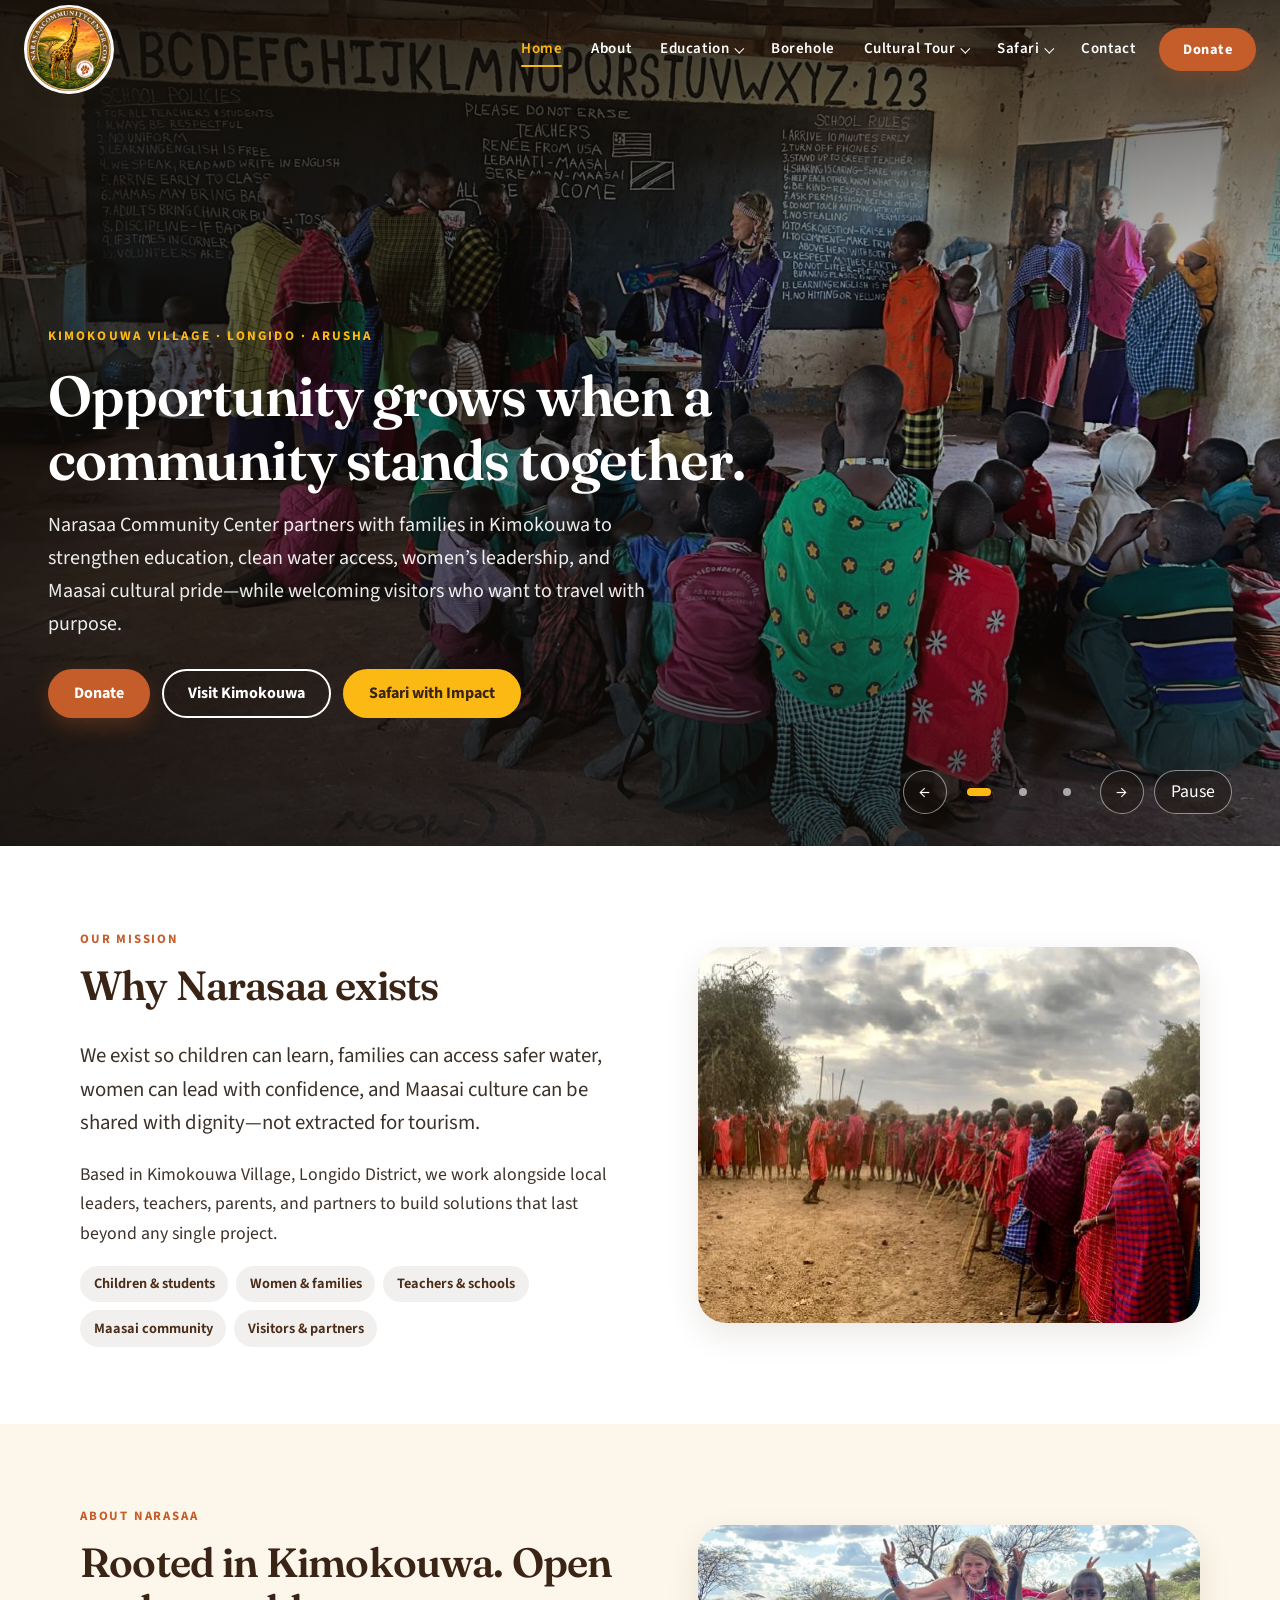
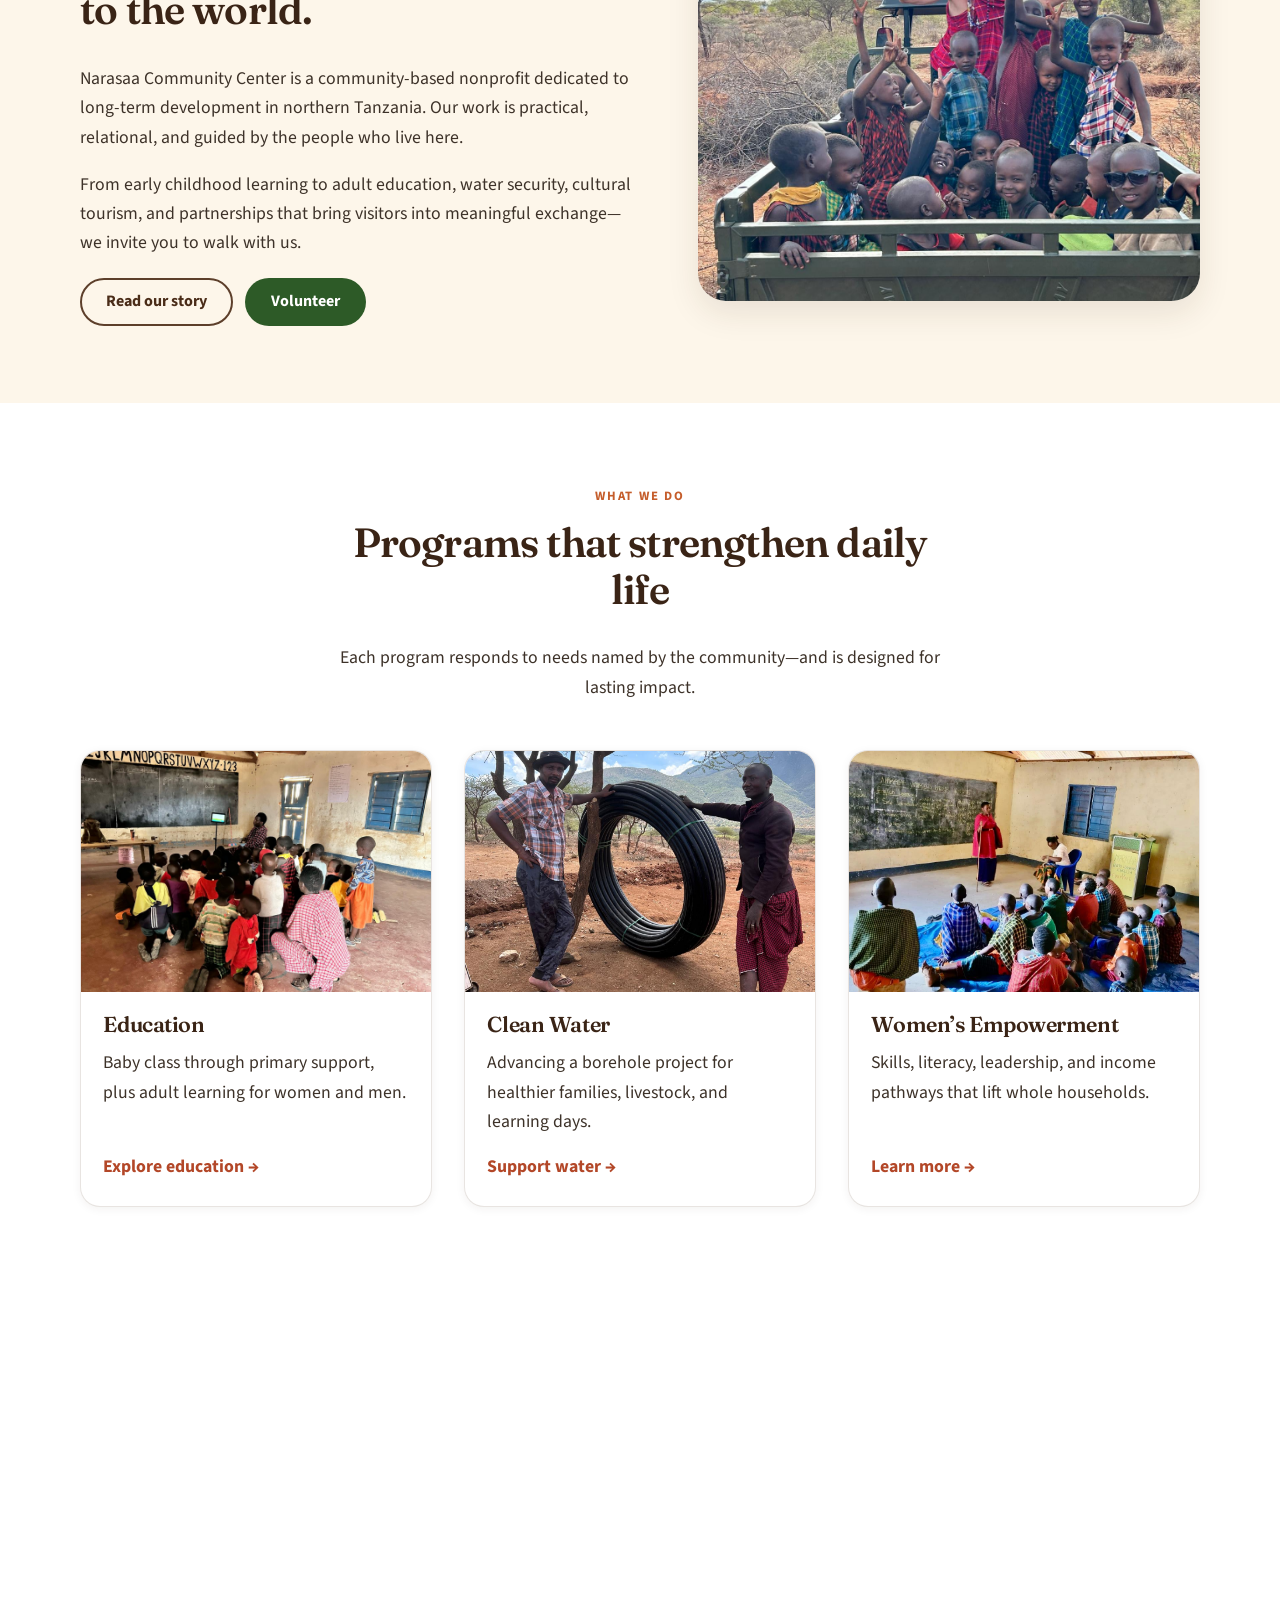
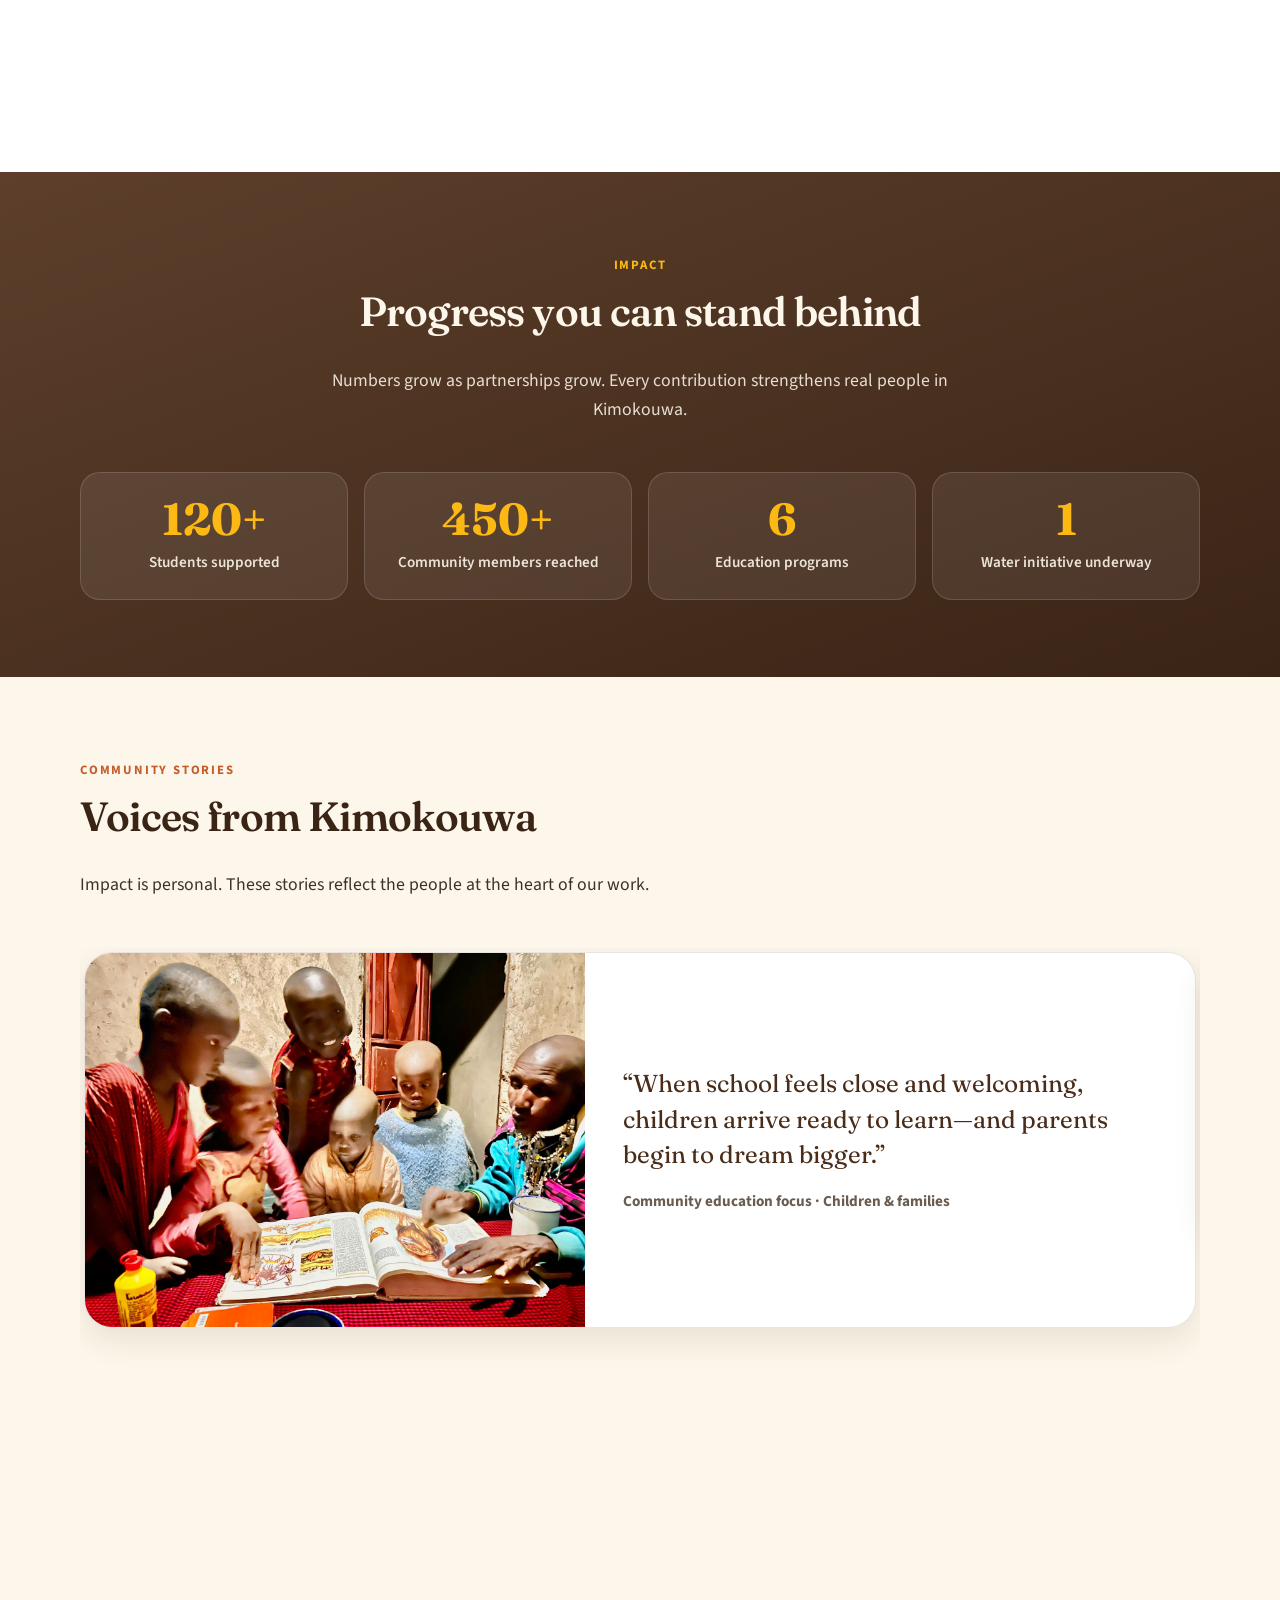
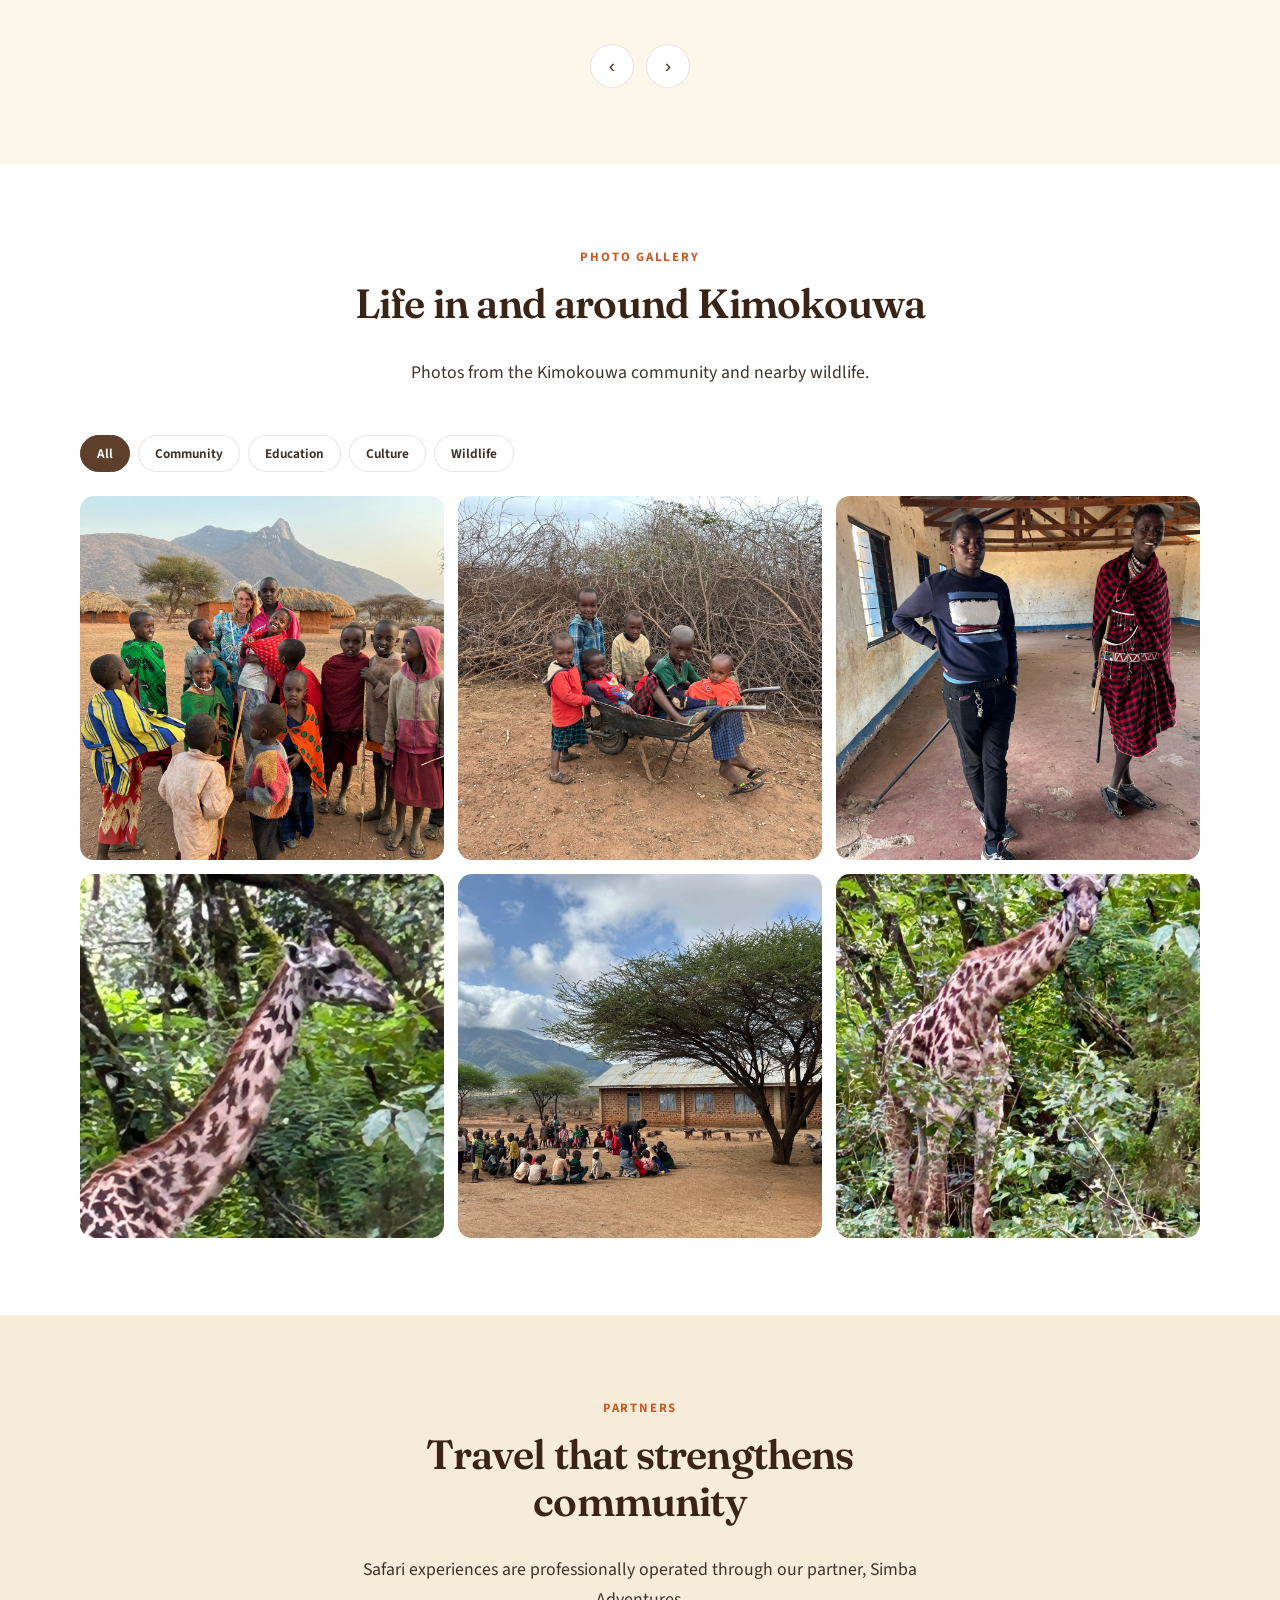
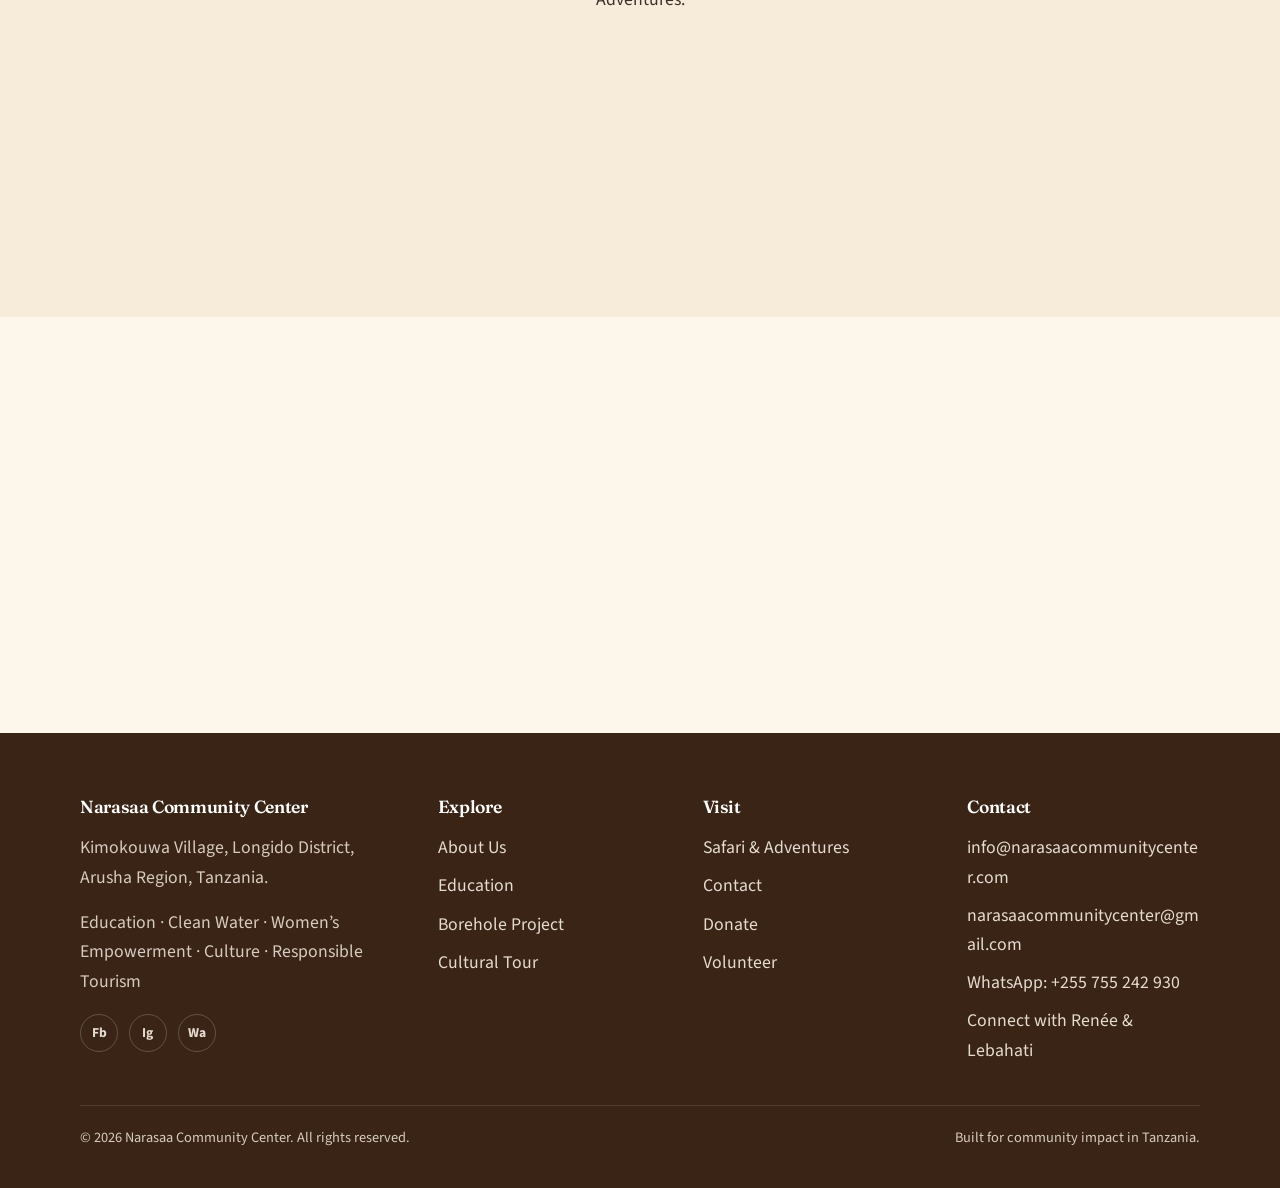
==== commit 7f8903a9: "Update website design and explain safari community partnership" ====
--- a/index.html
+++ b/index.html
@@ -22,7 +22,7 @@
   <link rel="icon" type="image/png" href="assets/logo-narasaa.png">
   <link rel="preconnect" href="https://fonts.googleapis.com">
   <link rel="preconnect" href="https://fonts.gstatic.com" crossorigin>
-  <link href="https://fonts.googleapis.com/css2?family=Fraunces:opsz,wght@9..144,500;600;700&family=Source+Sans+3:wght@400;600;700&display=swap" rel="stylesheet">
+  <link href="https://fonts.googleapis.com/css2?family=Fraunces:opsz,wght@9..144,500;9..144,600;9..144,700&family=Source+Sans+3:wght@400;600;700&display=swap" rel="stylesheet">
   <link rel="stylesheet" href="css/style.css">
   <link rel="stylesheet" href="css/responsive.css">
   <link rel="stylesheet" href="css/animations.css">
@@ -46,7 +46,7 @@
   }
   </script>
 </head>
-<body>
+<body class="home-page">
   <a class="skip-link" href="#main">Skip to main content</a>
 
     <header class="site-header">
@@ -91,7 +91,7 @@
                     <li><a href="education.html#help">How You Can Help</a></li>
                     <li><a href="education.html">All Education</a></li>
                   </ul>
-                  <a class="nav__mega-cta" href="contact.html#donate">Support education â†’</a>
+                  <a class="nav__mega-cta" href="contact.html#donate">Support education →</a>
                 </div>
               </div>
             </div>
@@ -120,7 +120,7 @@
                     <li><a href="safari.html">Safari &amp; Adventures</a></li>
                     <li><a href="contact.html">Plan With Us</a></li>
                   </ul>
-                  <a class="nav__mega-cta" href="cultural-tour.html#booking">Request booking â†’</a>
+                  <a class="nav__mega-cta" href="cultural-tour.html#booking">Request booking →</a>
                 </div>
               </div>
             </div>
@@ -155,7 +155,7 @@
                     <li><a href="cultural-tour.html">Add Cultural Tour</a></li>
                     <li><a href="contact.html">Contact Narasaa</a></li>
                   </ul>
-                  <a class="nav__mega-cta" href="safari.html#book">Book with Simba â†’</a>
+                  <a class="nav__mega-cta" href="safari.html#book">Book with Simba →</a>
                 </div>
               </div>
             </div>
@@ -172,23 +172,25 @@
   </header>
 
   <main id="main">
-    <!-- PHOTO STRATEGY: Hero â€” welcoming community/education moment (children or village gathering). Replace with authentic Kimokouwa photo. -->
-    <section class="hero" aria-label="Homepage hero">
+    <section class="hero hero--slideshow" data-hero-slider aria-label="Life at Narasaa" aria-roledescription="carousel">
       <div class="hero__media">
-        <img
-          src="images/photo-027.jpg"
-          alt="Children gathered outdoors in a rural community setting, representing hope through education"
-          width="1800"
-          height="1200"
-          fetchpriority="high">
+        <div class="hero__slide is-active" role="group" aria-roledescription="slide" aria-label="1 of 3" aria-hidden="false">
+          <img src="images/photo-027.jpg" alt="Children and adults learning together in the community classroom" width="1600" height="1200" fetchpriority="high">
+        </div>
+        <div class="hero__slide" role="group" aria-roledescription="slide" aria-label="2 of 3" aria-hidden="true">
+          <img src="images/photo-015.jpg" alt="Maasai community members gathering outdoors in Kimokouwa" width="1600" height="375">
+        </div>
+        <div class="hero__slide" role="group" aria-roledescription="slide" aria-label="3 of 3" aria-hidden="true">
+          <img src="images/photo-050.jpg" alt="Young students watching a lesson at the community center" width="1600" height="1200">
+        </div>
       </div>
       <div class="hero__overlay" aria-hidden="true"></div>
       <div class="hero__content">
-        <p class="hero__eyebrow">Kimokouwa Village Â· Longido Â· Arusha</p>
+        <p class="hero__eyebrow">Kimokouwa Village · Longido · Arusha</p>
         <h1>Opportunity grows when a community stands together.</h1>
         <p class="hero__text">
           Narasaa Community Center partners with families in Kimokouwa to strengthen education,
-          clean water access, womenâ€™s leadership, and Maasai cultural prideâ€”while welcoming visitors
+          clean water access, women’s leadership, and Maasai cultural pride—while welcoming visitors
           who want to travel with purpose.
         </p>
         <div class="btn-group">
@@ -196,6 +198,16 @@
           <a class="btn btn--outline" href="cultural-tour.html">Visit Kimokouwa</a>
           <a class="btn btn--gold" href="safari.html">Safari with Impact</a>
         </div>
+      </div>
+      <div class="hero__controls" aria-label="Slideshow controls" hidden>
+        <button type="button" data-hero-prev aria-label="Previous image">&#8592;</button>
+        <div class="hero__dots" aria-label="Choose an image">
+          <button type="button" data-hero-dot="0" aria-label="Show classroom gathering" aria-pressed="true"><span></span></button>
+          <button type="button" data-hero-dot="1" aria-label="Show community gathering" aria-pressed="false"><span></span></button>
+          <button type="button" data-hero-dot="2" aria-label="Show students learning" aria-pressed="false"><span></span></button>
+        </div>
+        <button type="button" data-hero-next aria-label="Next image">&#8594;</button>
+        <button class="hero__pause" type="button" data-hero-pause>Pause</button>
       </div>
     </section>
 
@@ -206,7 +218,7 @@
           <h2>Why Narasaa exists</h2>
           <p class="lead">
             We exist so children can learn, families can access safer water, women can lead with
-            confidence, and Maasai culture can be shared with dignityâ€”not extracted for tourism.
+            confidence, and Maasai culture can be shared with dignity—not extracted for tourism.
           </p>
           <p>
             Based in Kimokouwa Village, Longido District, we work alongside local leaders, teachers,
@@ -250,7 +262,7 @@
           </p>
           <p>
             From early childhood learning to adult education, water security, cultural tourism, and
-            partnerships that bring visitors into meaningful exchangeâ€”we invite you to walk with us.
+            partnerships that bring visitors into meaningful exchange—we invite you to walk with us.
           </p>
           <div class="btn-group" style="margin-top:1.25rem">
             <a class="btn btn--outline-dark" href="about.html">Read our story</a>
@@ -265,7 +277,7 @@
         <div class="section__header section__header--center reveal">
           <p class="section__eyebrow">What We Do</p>
           <h2>Programs that strengthen daily life</h2>
-          <p>Each program responds to needs named by the communityâ€”and is designed for lasting impact.</p>
+          <p>Each program responds to needs named by the community—and is designed for lasting impact.</p>
         </div>
         <div class="grid-3">
           <article class="card reveal">
@@ -275,7 +287,7 @@
             <div class="card__body">
               <h3>Education</h3>
               <p>Baby class through primary support, plus adult learning for women and men.</p>
-              <a class="card__link" href="education.html">Explore education â†’</a>
+              <a class="card__link" href="education.html">Explore education →</a>
             </div>
           </article>
           <article class="card reveal reveal-delay-1">
@@ -285,7 +297,7 @@
             <div class="card__body">
               <h3>Clean Water</h3>
               <p>Advancing a borehole project for healthier families, livestock, and learning days.</p>
-              <a class="card__link" href="borehole.html">Support water â†’</a>
+              <a class="card__link" href="borehole.html">Support water →</a>
             </div>
           </article>
           <article class="card reveal reveal-delay-2">
@@ -293,9 +305,9 @@
               <img src="images/photo-087.jpg" alt="Women from the Kimokouwa community" width="900" height="620" loading="lazy">
             </div>
             <div class="card__body">
-              <h3>Womenâ€™s Empowerment</h3>
+              <h3>Women’s Empowerment</h3>
               <p>Skills, literacy, leadership, and income pathways that lift whole households.</p>
-              <a class="card__link" href="education.html#womens-education">Learn more â†’</a>
+              <a class="card__link" href="education.html#womens-education">Learn more →</a>
             </div>
           </article>
           <article class="card reveal">
@@ -305,7 +317,7 @@
             <div class="card__body">
               <h3>Community Development</h3>
               <p>Local leadership, shared planning, and projects that strengthen village life.</p>
-              <a class="card__link" href="about.html#impact">See our approach â†’</a>
+              <a class="card__link" href="about.html#impact">See our approach →</a>
             </div>
           </article>
           <article class="card reveal reveal-delay-1">
@@ -315,7 +327,7 @@
             <div class="card__body">
               <h3>Culture</h3>
               <p>Preserving Maasai knowledge, song, craft, and storytelling for the next generation.</p>
-              <a class="card__link" href="cultural-tour.html">Experience culture â†’</a>
+              <a class="card__link" href="cultural-tour.html">Experience culture →</a>
             </div>
           </article>
           <article class="card reveal reveal-delay-2">
@@ -325,7 +337,7 @@
             <div class="card__body">
               <h3>Sustainable Tourism</h3>
               <p>Ethical cultural visits and safari partnerships that return value to the community.</p>
-              <a class="card__link" href="safari.html">Plan a visit â†’</a>
+              <a class="card__link" href="safari.html">Plan a visit →</a>
             </div>
           </article>
         </div>
@@ -375,8 +387,8 @@
                   <img src="images/photo-045.jpg" alt="Child focused on learning during class time" width="900" height="700" loading="lazy">
                 </div>
                 <div class="story-card__body">
-                  <p class="quote">â€œWhen school feels close and welcoming, children arrive ready to learnâ€”and parents begin to dream bigger.â€</p>
-                  <p class="quote-attr">Community education focus Â· Children &amp; families</p>
+                  <p class="quote">“When school feels close and welcoming, children arrive ready to learn—and parents begin to dream bigger.”</p>
+                  <p class="quote-attr">Community education focus · Children &amp; families</p>
                 </div>
               </article>
             </div>
@@ -386,7 +398,7 @@
                   <img src="images/photo-023.jpg" alt="Teacher guiding students in a bright classroom" width="900" height="700" loading="lazy">
                 </div>
                 <div class="story-card__body">
-                  <p class="quote">â€œTeachers need tools, training, and community trust. When those come together, classrooms change.â€</p>
+                  <p class="quote">“Teachers need tools, training, and community trust. When those come together, classrooms change.”</p>
                   <p class="quote-attr">Teachers of Kimokouwa</p>
                 </div>
               </article>
@@ -397,15 +409,15 @@
                   <img src="images/photo-036.jpg" alt="Woman standing outdoors with quiet confidence" width="900" height="700" loading="lazy">
                 </div>
                 <div class="story-card__body">
-                  <p class="quote">â€œAdult learning gives women more than literacyâ€”it opens doors to leadership, income, and voice.â€</p>
-                  <p class="quote-attr">Womenâ€™s empowerment circle</p>
+                  <p class="quote">“Adult learning gives women more than literacy—it opens doors to leadership, income, and voice.”</p>
+                  <p class="quote-attr">Women’s empowerment circle</p>
                 </div>
               </article>
             </div>
           </div>
           <div class="slider__controls">
-            <button class="slider__btn" type="button" data-slider-prev aria-label="Previous story">â€¹</button>
-            <button class="slider__btn" type="button" data-slider-next aria-label="Next story">â€º</button>
+            <button class="slider__btn" type="button" data-slider-prev aria-label="Previous story">‹</button>
+            <button class="slider__btn" type="button" data-slider-next aria-label="Next story">›</button>
           </div>
         </div>
       </div>
@@ -460,8 +472,8 @@
             <div class="partner__badge" aria-hidden="true"></div>
             <div>
               <h3>Simba Adventures</h3>
-              <p>Professional safari operations across northern Tanzaniaâ€”connected to community impact through Narasaa.</p>
-              <p style="margin-top:0.65rem"><a href="safari.html">Explore safari partnership â†’</a></p>
+              <p>Professional safari operations across northern Tanzania—connected to community impact through Narasaa.</p>
+              <p style="margin-top:0.65rem"><a href="safari.html">Explore safari partnership →</a></p>
             </div>
           </div>
         </div>
@@ -472,7 +484,7 @@
       <div class="container">
         <div class="cta-band reveal" id="get-involved">
           <div>
-            <h2>Your support becomes someoneâ€™s opportunity.</h2>
+            <h2>Your support becomes someone’s opportunity.</h2>
             <p>Donate to education and water. Volunteer your skills. Visit Kimokouwa with respect. Book a safari that gives back.</p>
           </div>
           <div class="cta-band__actions">
@@ -493,7 +505,7 @@
             <p>Kimokouwa Village, Longido District, Arusha Region, Tanzania.</p>
           </div>
         </div>
-        <p>Education Â· Clean Water Â· Womenâ€™s Empowerment Â· Culture Â· Responsible Tourism</p>
+        <p>Education · Clean Water · Women’s Empowerment · Culture · Responsible Tourism</p>
         <div class="socials" aria-label="Social media">
           <a href="contact.html" aria-label="Facebook">Fb</a>
           <a href="contact.html" aria-label="Instagram">Ig</a>
@@ -529,7 +541,7 @@
       </div>
     </div>
     <div class="container footer-bottom">
-      <p>Â© <span data-year></span> Narasaa Community Center. All rights reserved.</p>
+      <p>© <span data-year></span> Narasaa Community Center. All rights reserved.</p>
       <p>Built for community impact in Tanzania.</p>
     </div>
   </footer>
@@ -539,11 +551,12 @@
     <img src="" alt="">
   </div>
 
-  <button class="back-to-top" type="button" aria-label="Back to top">â†‘</button>
+  <button class="back-to-top" type="button" aria-label="Back to top">↑</button>
 
   <script src="js/navigation.js" defer></script>
   <script src="js/counter.js" defer></script>
   <script src="js/slider.js" defer></script>
+  <script src="js/hero.js" defer></script>
   <script src="js/gallery.js" defer></script>
   <script src="js/main.js" defer></script>
 </body>
--- a/css/style.css
+++ b/css/style.css
@@ -101,6 +101,7 @@
   background: var(--color-bg);
   -webkit-font-smoothing: antialiased;
   text-rendering: optimizeLegibility;
+  overflow-wrap: anywhere;
 }
 
 img {
@@ -326,27 +327,32 @@
 
 /* ========== Header / Nav (luxury safari style) ========== */
 .site-header {
-  position: sticky;
+  position: fixed;
   top: 0;
+  left: 0;
+  width: 100%;
   z-index: 1000;
   height: var(--header-h);
-  background: var(--white);
+  background: transparent;
   border-bottom: 1px solid transparent;
   transition: box-shadow var(--nav-ease), border-color var(--nav-ease), background var(--nav-ease);
 }
 
 .site-header.is-scrolled {
+  background: rgba(253, 246, 234, 0.94);
+  backdrop-filter: blur(16px);
+  -webkit-backdrop-filter: blur(16px);
   box-shadow: 0 10px 30px rgba(28, 21, 16, 0.1);
-  border-bottom-color: rgba(93, 63, 43, 0.06);
+  border-bottom-color: rgba(93, 63, 43, 0.08);
 }
 
 .nav {
-  width: min(1320px, calc(100% - 2.5rem));
+  width: min(1440px, calc(100% - 3rem));
   margin-inline: auto;
   height: 100%;
   display: flex;
   align-items: center;
-  justify-content: center;
+  justify-content: space-between;
   gap: 0.35rem;
   position: relative;
 }
@@ -676,7 +682,7 @@
 }
 
 .hero--compact {
-  min-height: min(56vh, 480px);
+  min-height: min(68vh, 560px);
 }
 
 .hero__media {
@@ -694,7 +700,9 @@
 .hero__overlay {
   position: absolute;
   inset: 0;
-  background: var(--gradient-hero);
+  background: linear-gradient(180deg, rgba(15, 12, 8, 0.72), transparent 32%),
+    linear-gradient(90deg, rgba(15, 12, 8, 0.72), rgba(15, 12, 8, 0.22)),
+    linear-gradient(0deg, rgba(15, 12, 8, 0.62), transparent 45%);
   z-index: 1;
 }
 
@@ -703,7 +711,7 @@
   z-index: 2;
   width: var(--container);
   margin: 0 auto;
-  padding: clamp(3rem, 8vw, 5.5rem) 0;
+  padding: calc(var(--header-h) + 2.25rem) 0 3.25rem;
 }
 
 .hero__eyebrow {
@@ -729,6 +737,92 @@
   color: rgba(255, 255, 255, 0.92);
   margin-bottom: 1.75rem;
 }
+
+@media (min-width: 1025px) {
+  .nav__link { color: var(--white); }
+  .nav__link:hover,
+  .nav__link:focus-visible,
+  .nav__link.is-active,
+  .nav__item.is-open > .nav__link { color: var(--gold-400); }
+  .nav__link::after { background: var(--gold-400); }
+
+  .site-header.is-scrolled .nav__link { color: var(--ink-700); }
+  .site-header.is-scrolled .nav__link:hover,
+  .site-header.is-scrolled .nav__link:focus-visible,
+  .site-header.is-scrolled .nav__link.is-active,
+  .site-header.is-scrolled .nav__item.is-open > .nav__link { color: var(--terracotta-600); }
+  .site-header.is-scrolled .nav__link::after { background: var(--terracotta-600); }
+}
+
+.hero--slideshow {
+  min-height: max(760px, 94svh);
+  width: 100%;
+  background: var(--brown-900);
+}
+
+.hero__slide {
+  position: absolute;
+  inset: 0;
+  opacity: 0;
+  transition: opacity 1s ease;
+}
+
+.hero__slide.is-active { opacity: 1; }
+
+.hero--slideshow .hero__overlay {
+  background: linear-gradient(180deg, rgba(15, 12, 8, 0.72), transparent 32%),
+    linear-gradient(90deg, rgba(15, 12, 8, 0.8), rgba(15, 12, 8, 0.2)),
+    linear-gradient(0deg, rgba(15, 12, 8, 0.65), transparent 45%);
+}
+
+.hero--slideshow .hero__content {
+  width: min(1440px, calc(100% - 6rem));
+  padding-top: calc(var(--header-h) + 4rem);
+  padding-bottom: 8rem;
+}
+
+.hero--slideshow h1 {
+  font-size: clamp(2.65rem, 4.4vw, 4.75rem);
+  max-width: 19ch;
+}
+
+.hero__controls {
+  position: absolute;
+  z-index: 3;
+  bottom: 2rem;
+  right: max(3rem, calc((100% - 1440px) / 2));
+  display: flex;
+  align-items: center;
+  gap: 0.65rem;
+}
+
+.hero__controls[hidden] { display: none; }
+
+.hero__controls button {
+  display: grid;
+  place-items: center;
+  min-width: 44px;
+  min-height: 44px;
+  border: 1px solid rgba(255, 255, 255, 0.5);
+  border-radius: 50%;
+  background: rgba(28, 21, 16, 0.5);
+  color: var(--white);
+  font: inherit;
+  cursor: pointer;
+}
+
+.hero__controls button:hover,
+.hero__controls button:focus-visible {
+  background: var(--brown-900);
+  outline: 2px solid var(--gold-400);
+  outline-offset: 3px;
+}
+
+.hero__dots { display: flex; }
+.hero__dots button { border: 0; background: transparent; }
+.hero__dots span { width: 8px; height: 8px; border-radius: 50%; background: rgba(255, 255, 255, 0.6); }
+.hero__dots [aria-pressed="true"] span { background: var(--gold-400); width: 24px; border-radius: 8px; }
+.hero__controls .hero__pause { border-radius: var(--radius-pill); padding-inline: 1rem; }
 
 /* ========== Cards / grids ========== */
 .grid-2 {
@@ -1222,6 +1316,7 @@
 .form-field select,
 .form-field textarea {
   width: 100%;
+  min-width: 0;
   border: 1px solid var(--color-border);
   border-radius: var(--radius-sm);
   padding: 0.8rem 0.95rem;
--- a/css/responsive.css
+++ b/css/responsive.css
@@ -67,9 +67,9 @@
     padding: calc(var(--header-h) + 0.75rem) 0 1.5rem;
     transform: translateX(104%);
     opacity: 1;
-    visibility: visible;
+    visibility: hidden;
     pointer-events: none;
-    transition: transform var(--nav-ease);
+    transition: transform var(--nav-ease), visibility var(--nav-ease);
     z-index: 999;
     overflow-y: auto;
     overscroll-behavior: contain;
@@ -79,10 +79,12 @@
 
   .nav__panel.is-open {
     transform: translateX(0);
+    visibility: visible;
     pointer-events: auto;
   }
 
   .nav__menu {
+    width: 100%;
     flex-direction: column;
     align-items: stretch;
     justify-content: flex-start;
@@ -108,6 +110,13 @@
     font-size: 1.05rem;
     letter-spacing: 0.05em;
     font-weight: 600;
+    color: var(--ink-700);
+  }
+
+  .nav__link:hover,
+  .nav__link:focus-visible,
+  .nav__link.is-active {
+    color: var(--terracotta-600);
   }
 
   .nav__link::after {
@@ -161,8 +170,8 @@
     grid-column: 1 / -1;
     transform: none;
     opacity: 1;
-    visibility: visible;
-    pointer-events: auto;
+    visibility: hidden;
+    pointer-events: none;
     max-height: 0;
     overflow: hidden;
     transition: max-height 0.35s ease;
@@ -175,7 +184,15 @@
   }
 
   .nav__item.is-open > .nav__mega {
-    max-height: 720px;
+    max-height: none;
+    visibility: visible;
+    pointer-events: auto;
+  }
+
+  .nav__item--mega-wide .nav__mega {
+    width: 100%;
+    max-width: none;
+    transform: none;
   }
 
   .nav__mega {
@@ -239,7 +256,14 @@
   .story-card,
   .cta-band,
   .form-row {
-    grid-template-columns: 1fr;
+    grid-template-columns: minmax(0, 1fr);
+  }
+
+  .split > *,
+  .form-row > *,
+  .footer-grid > *,
+  .connect-card__header > * {
+    min-width: 0;
   }
 
   .split--reverse > :first-child,
@@ -283,7 +307,7 @@
   .gallery-grid,
   .footer-grid,
   .connect-grid {
-    grid-template-columns: 1fr;
+    grid-template-columns: minmax(0, 1fr);
   }
 
   .stats {
@@ -316,6 +340,31 @@
   .story-card__media {
     min-height: 220px;
   }
+}
+
+@media (max-width: 1024px) {
+  .hero.hero--slideshow { min-height: max(740px, 94svh); }
+  .hero--slideshow .hero__content { width: calc(100% - 3rem); }
+  .hero__controls { right: 1.5rem; }
+}
+
+@media (max-width: 640px) {
+  .hero.hero--slideshow { min-height: 100svh; }
+  .hero--slideshow .hero__content {
+    width: calc(100% - 2.5rem);
+    padding-top: calc(var(--header-h) + 3rem);
+    padding-bottom: 7rem;
+  }
+  .hero--slideshow h1 { font-size: clamp(2.3rem, 8.8vw, 3.3rem); }
+  .hero--slideshow .hero__text { font-size: 1rem; }
+  .hero__controls { left: 1.25rem; right: auto; bottom: 1.5rem; gap: 0.25rem; }
+}
+
+@media (max-width: 380px) {
+  .hero__controls { left: 1rem; gap: 0; }
+  .hero__controls .hero__pause { padding-inline: 0.65rem; }
+  .connect-card__header { flex-direction: column; }
+  .cta-band__actions .btn { width: 100%; }
 }
 
 @media (prefers-reduced-motion: reduce) {
